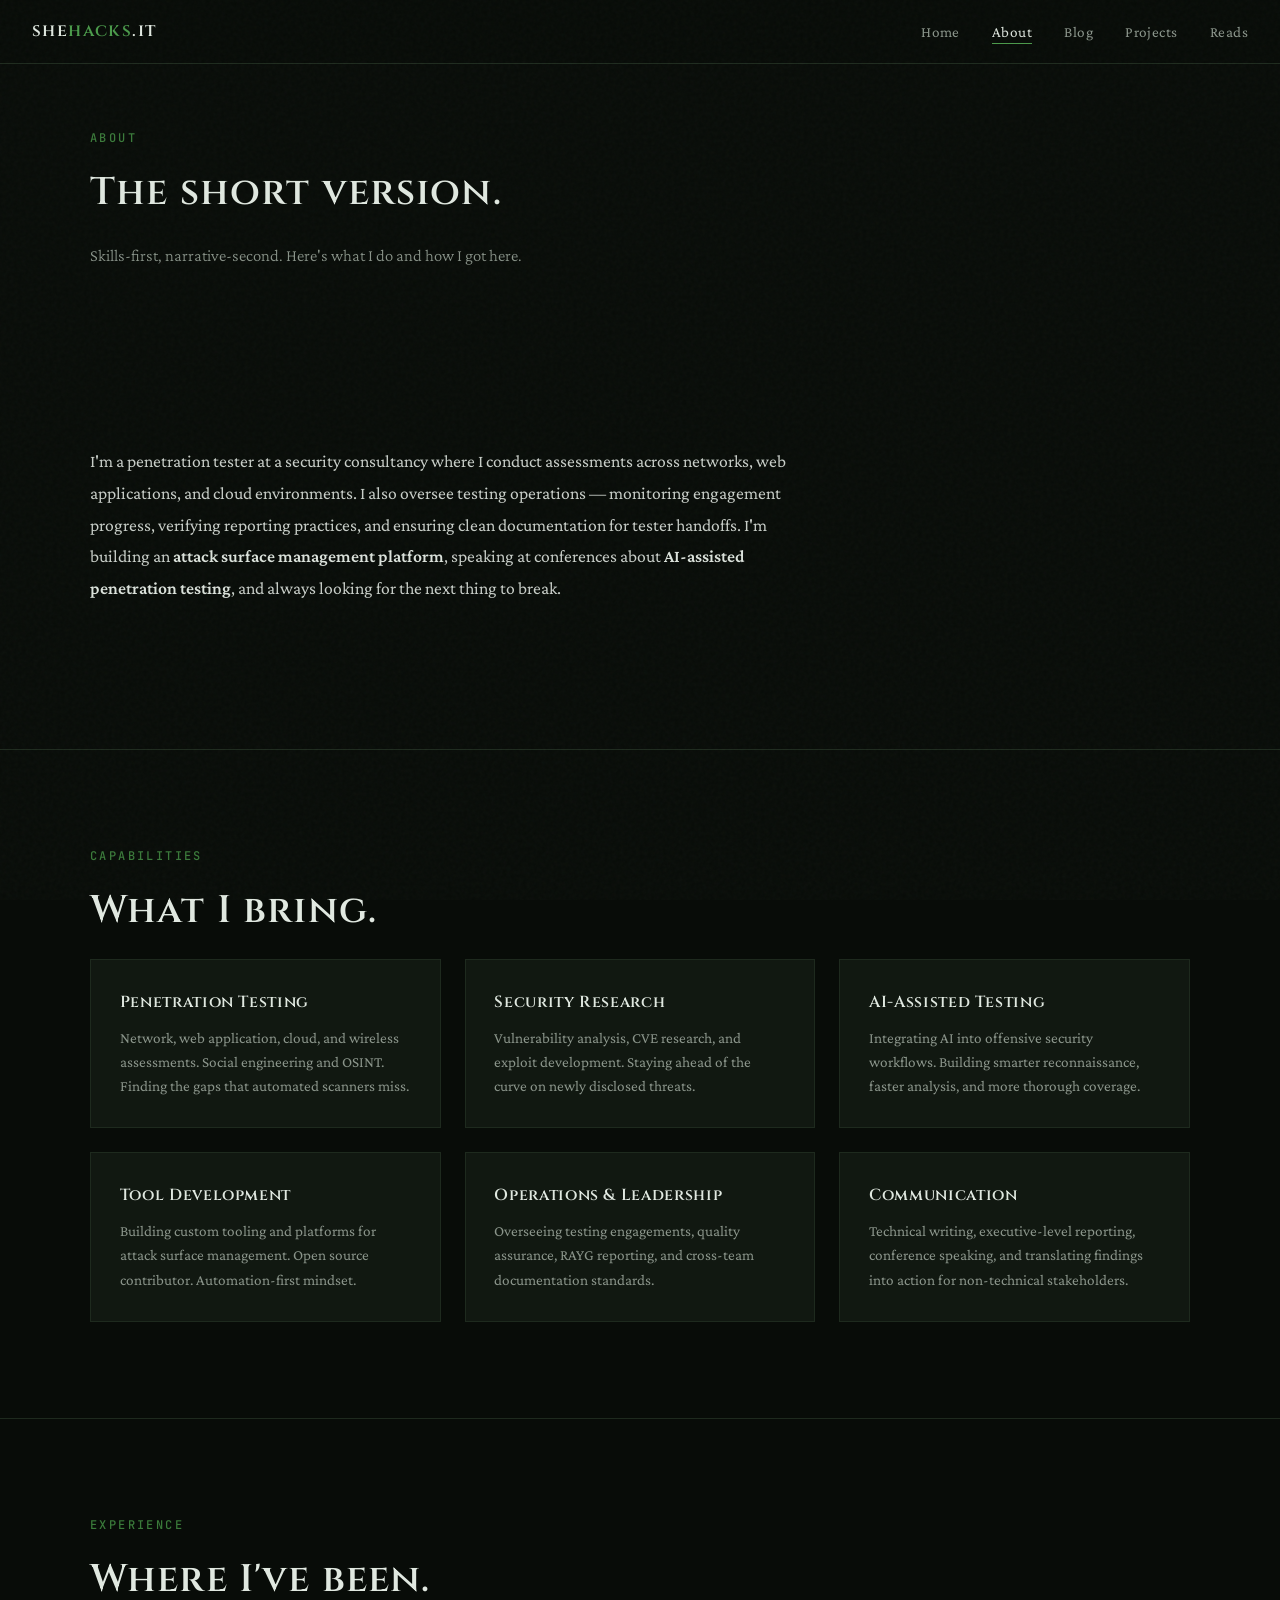
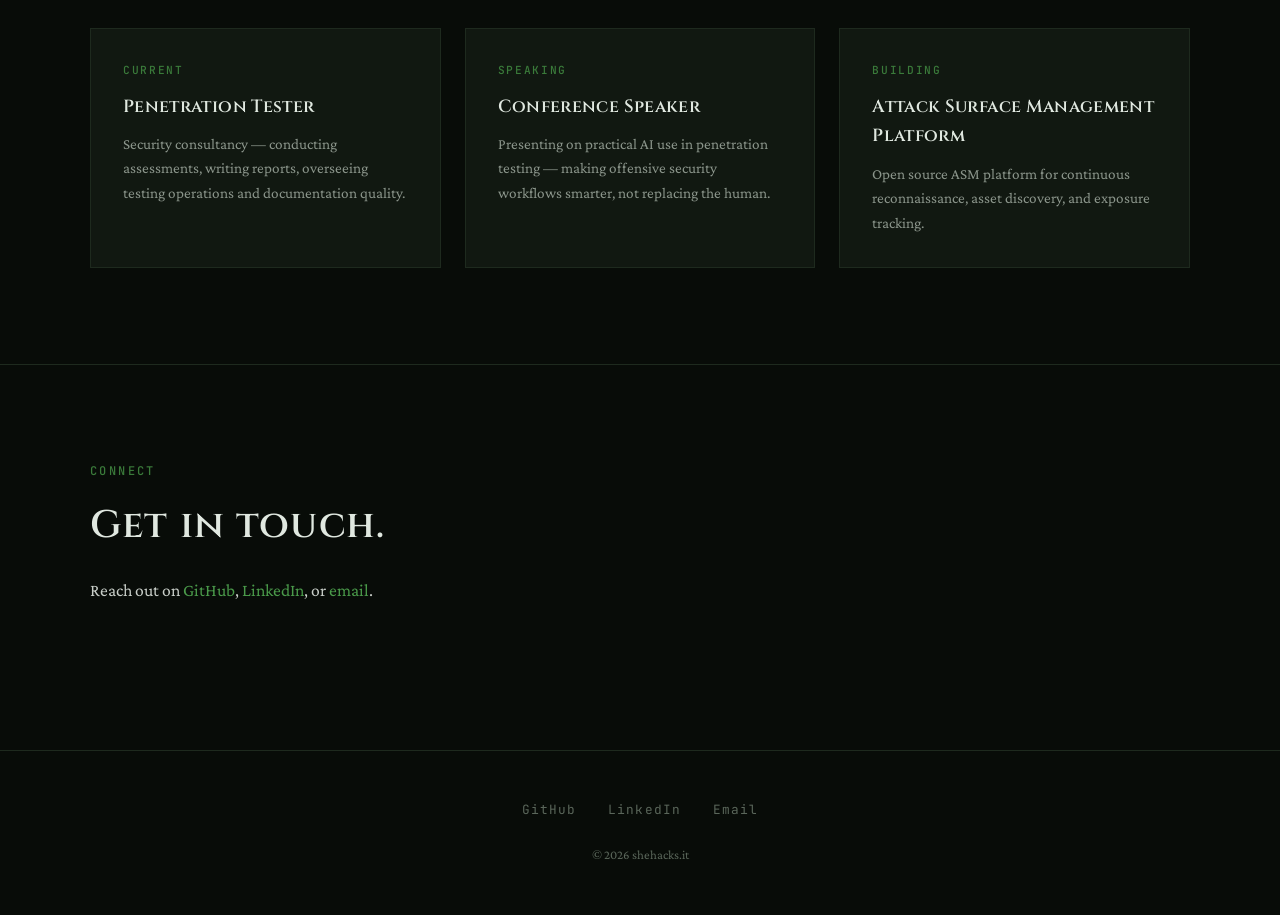
==== about/index.html @ cb0a9494 "deploy: hasr00t/shehacks@1b1ab02c5f405e4732ce12a94294a0ab2766d426" ====
<!DOCTYPE html>
<html lang="en">
<head>
  <meta charset="UTF-8">
  <meta name="viewport" content="width=device-width, initial-scale=1.0">
  <title>About · shehacks.it</title>
  <meta name="description" content="Offensive Security · Penetration Testing · Breaking Things With Purpose">
  <meta property="og:title" content="About">
  <meta property="og:description" content="Offensive Security · Penetration Testing · Breaking Things With Purpose">
  <meta property="og:url" content="https://shehacks.it/about/">
  <meta property="og:type" content="website">
  <meta name="theme-color" content="#0d120d">
  <link rel="stylesheet" href="/assets/css/main.css">
</head>
<body>
  <nav class="site-nav">
  <a href="/" class="nav-logo">she<span>hacks</span>.it</a>
  <button class="nav-toggle" aria-label="Menu" onclick="document.querySelector('.nav-links').classList.toggle('open')">
    <span></span><span></span><span></span>
  </button>
  <ul class="nav-links">
    <li><a href="/" >Home</a></li>
    <li><a href="/about/" class="active">About</a></li>
    <li><a href="/blog/" >Blog</a></li>
    <li><a href="/projects/" >Projects</a></li>
    <li><a href="/reads/" >Reads</a></li>
  </ul>
</nav>

  <div class="page-header">
  <div class="section-inner">
    <div class="section-label">About</div>
    <h1 class="section-title">The short version.</h1>
    <p class="section-subtitle">Skills-first, narrative-second. Here's what I do and how I got here.</p>
  </div>
</div>

<section class="section">
  <div class="section-inner">
    <p class="about-narrative">
      <!-- CUSTOMIZE: Your personal narrative goes here -->
      I'm a penetration tester at a security consultancy where I conduct assessments across networks, web applications, and cloud environments. I also oversee testing operations — monitoring engagement progress, verifying reporting practices, and ensuring clean documentation for tester handoffs. I'm building an <strong>attack surface management platform</strong>, speaking at conferences about <strong>AI-assisted penetration testing</strong>, and always looking for the next thing to break.
    </p>
  </div>
</section>

<section class="section" style="border-top: 1px solid var(--border);">
  <div class="section-inner">
    <div class="section-label">Capabilities</div>
    <h2 class="section-title">What I bring.</h2>

    <div class="skills-grid">
      <div class="skill-card">
        <h3>Penetration Testing</h3>
        <p>Network, web application, cloud, and wireless assessments. Social engineering and OSINT. Finding the gaps that automated scanners miss.</p>
      </div>
      <div class="skill-card">
        <h3>Security Research</h3>
        <p>Vulnerability analysis, CVE research, and exploit development. Staying ahead of the curve on newly disclosed threats.</p>
      </div>
      <div class="skill-card">
        <h3>AI-Assisted Testing</h3>
        <p>Integrating AI into offensive security workflows. Building smarter reconnaissance, faster analysis, and more thorough coverage.</p>
      </div>
      <div class="skill-card">
        <h3>Tool Development</h3>
        <p>Building custom tooling and platforms for attack surface management. Open source contributor. Automation-first mindset.</p>
      </div>
      <div class="skill-card">
        <h3>Operations & Leadership</h3>
        <p>Overseeing testing engagements, quality assurance, RAYG reporting, and cross-team documentation standards.</p>
      </div>
      <div class="skill-card">
        <h3>Communication</h3>
        <p>Technical writing, executive-level reporting, conference speaking, and translating findings into action for non-technical stakeholders.</p>
      </div>
    </div>
  </div>
</section>

<section class="section" style="border-top: 1px solid var(--border);">
  <div class="section-inner">
    <div class="section-label">Experience</div>
    <h2 class="section-title">Where I've been.</h2>

    <!-- CUSTOMIZE: Add your actual experience -->
    <div class="card-grid">
      <div class="card">
        <div class="card-tag">Current</div>
        <h3>Penetration Tester</h3>
        <p>Security consultancy — conducting assessments, writing reports, overseeing testing operations and documentation quality.</p>
      </div>
      <div class="card">
        <div class="card-tag">Speaking</div>
        <h3>Conference Speaker</h3>
        <p>Presenting on practical AI use in penetration testing — making offensive security workflows smarter, not replacing the human.</p>
      </div>
      <div class="card">
        <div class="card-tag">Building</div>
        <h3>Attack Surface Management Platform</h3>
        <p>Open source ASM platform for continuous reconnaissance, asset discovery, and exposure tracking.</p>
      </div>
    </div>
  </div>
</section>

<!-- CUSTOMIZE: Add certifications, education, etc. as needed -->
<!--
<section class="section" style="border-top: 1px solid var(--border);">
  <div class="section-inner">
    <div class="section-label">Certifications</div>
    <h2 class="section-title">Letters after the name.</h2>
    <div class="skills-grid">
      <div class="skill-card">
        <h3>OSCP</h3>
        <p>Offensive Security Certified Professional</p>
      </div>
    </div>
  </div>
</section>
-->

<section class="section" style="border-top: 1px solid var(--border);">
  <div class="section-inner">
    <div class="section-label">Connect</div>
    <h2 class="section-title">Get in touch.</h2>
    <p class="about-narrative">
      Reach out on <a href="https://github.com/YOUR_GITHUB">GitHub</a>,
      <a href="https://linkedin.com/in/YOUR_LINKEDIN">LinkedIn</a>,
      or <a href="mailto:you@shehacks.it">email</a>.
    </p>
  </div>
</section>

  <footer class="site-footer">
  <div class="footer-inner">
    <div class="footer-links">
      <a href="https://github.com/YOUR_GITHUB" target="_blank" rel="noopener">GitHub</a>
      <a href="https://linkedin.com/in/YOUR_LINKEDIN" target="_blank" rel="noopener">LinkedIn</a>
      <a href="mailto:you@shehacks.it">Email</a>
    </div>
    <p class="footer-copy">&copy; 2026 shehacks.it</p>
  </div>
</footer>

  <script src="/assets/js/main.js"></script>
</body>
</html>
---- assets/css/main.css ----
/* ============================================
   shehacks.it — Dark Gothic Green
   ============================================ */

@import url('https://fonts.googleapis.com/css2?family=Cinzel:wght@400;600;700&family=Crimson+Pro:ital,wght@0,300;0,400;0,600;1,300;1,400&family=JetBrains+Mono:wght@400;500&display=swap');

:root {
  --bg-deep:        #080c08;
  --bg-primary:     #0d120d;
  --bg-card:        #111811;
  --bg-card-hover:  #162016;
  --bg-elevated:    #1a231a;

  --green-glow:     #2d5a2d;
  --green-accent:   #3a7a3a;
  --green-bright:   #4a9a4a;
  --green-muted:    #2a4a2a;
  --green-dim:      #1a2e1a;

  --text-primary:   #c8cec8;
  --text-secondary: #8a948a;
  --text-dim:       #5a665a;
  --text-bright:    #dce3dc;
  --text-heading:   #e0e8e0;

  --border:         #1e2a1e;
  --border-glow:    #2d5a2d44;

  --font-display:   'Cinzel', Georgia, serif;
  --font-body:      'Crimson Pro', Georgia, serif;
  --font-mono:      'JetBrains Mono', monospace;

  --max-width:      1100px;
  --nav-height:     64px;
}

/* ---- Reset & Base ---- */
*, *::before, *::after { box-sizing: border-box; margin: 0; padding: 0; }

html {
  scroll-behavior: smooth;
  scrollbar-width: thin;
  scrollbar-color: var(--green-glow) var(--bg-deep);
}

body {
  font-family: var(--font-body);
  font-size: 18px;
  line-height: 1.7;
  color: var(--text-primary);
  background: var(--bg-deep);
  -webkit-font-smoothing: antialiased;
}

::selection {
  background: var(--green-glow);
  color: var(--text-bright);
}

a {
  color: var(--green-bright);
  text-decoration: none;
  transition: color 0.3s ease, text-shadow 0.3s ease;
}
a:hover {
  color: var(--text-bright);
  text-shadow: 0 0 12px var(--green-glow);
}

img { max-width: 100%; height: auto; }

/* ---- Noise Overlay ---- */
body::before {
  content: '';
  position: fixed;
  inset: 0;
  background: url("data:image/svg+xml,%3Csvg viewBox='0 0 256 256' xmlns='http://www.w3.org/2000/svg'%3E%3Cfilter id='n'%3E%3CfeTurbulence type='fractalNoise' baseFrequency='0.9' numOctaves='4' stitchTiles='stitch'/%3E%3C/filter%3E%3Crect width='100%25' height='100%25' filter='url(%23n)' opacity='0.03'/%3E%3C/svg%3E");
  pointer-events: none;
  z-index: 9999;
}

/* ---- Navigation ---- */
.site-nav {
  position: fixed;
  top: 0;
  left: 0;
  right: 0;
  z-index: 1000;
  height: var(--nav-height);
  display: flex;
  align-items: center;
  justify-content: space-between;
  padding: 0 2rem;
  background: rgba(8, 12, 8, 0.85);
  backdrop-filter: blur(16px);
  border-bottom: 1px solid var(--border);
}

.nav-logo {
  font-family: var(--font-display);
  font-size: 1.1rem;
  font-weight: 600;
  color: var(--text-heading);
  letter-spacing: 0.08em;
}
.nav-logo span {
  color: var(--green-bright);
}

.nav-links {
  display: flex;
  gap: 2rem;
  list-style: none;
}
.nav-links a {
  font-family: var(--font-body);
  font-size: 0.95rem;
  font-weight: 400;
  color: var(--text-secondary);
  letter-spacing: 0.03em;
  position: relative;
}
.nav-links a::after {
  content: '';
  position: absolute;
  bottom: -4px;
  left: 0;
  width: 0;
  height: 1px;
  background: var(--green-bright);
  transition: width 0.3s ease;
}
.nav-links a:hover,
.nav-links a.active {
  color: var(--text-bright);
  text-shadow: none;
}
.nav-links a:hover::after,
.nav-links a.active::after {
  width: 100%;
}

/* Mobile nav toggle */
.nav-toggle {
  display: none;
  background: none;
  border: none;
  cursor: pointer;
  padding: 0.5rem;
}
.nav-toggle span {
  display: block;
  width: 24px;
  height: 2px;
  background: var(--text-primary);
  margin: 5px 0;
  transition: all 0.3s ease;
}

@media (max-width: 768px) {
  .nav-toggle { display: block; }
  .nav-links {
    position: fixed;
    top: var(--nav-height);
    left: 0;
    right: 0;
    flex-direction: column;
    background: rgba(8, 12, 8, 0.95);
    backdrop-filter: blur(16px);
    padding: 1.5rem 2rem;
    gap: 1.2rem;
    border-bottom: 1px solid var(--border);
    transform: translateY(-120%);
    transition: transform 0.3s ease;
  }
  .nav-links.open {
    transform: translateY(0);
  }
}

/* ---- Hero ---- */
.hero {
  position: relative;
  height: 100vh;
  min-height: 600px;
  display: flex;
  align-items: center;
  justify-content: center;
  overflow: hidden;
}

.hero-video {
  position: absolute;
  inset: 0;
  width: 100%;
  height: 100%;
  object-fit: cover;
  opacity: 0.3;
  filter: brightness(0.4) saturate(0.6) hue-rotate(80deg);
}

.hero-overlay {
  position: absolute;
  inset: 0;
  background:
    radial-gradient(ellipse at center, transparent 0%, var(--bg-deep) 75%),
    linear-gradient(180deg, transparent 60%, var(--bg-deep) 100%);
}

.hero-content {
  position: relative;
  z-index: 2;
  text-align: center;
  padding: 0 2rem;
}

.hero-content h1 {
  font-family: var(--font-display);
  font-size: clamp(2.4rem, 6vw, 4.5rem);
  font-weight: 700;
  color: var(--text-heading);
  letter-spacing: 0.06em;
  margin-bottom: 0.5rem;
  animation: fadeUp 1s ease forwards;
  opacity: 0;
}

.hero-tagline {
  font-family: var(--font-body);
  font-size: clamp(1rem, 2.5vw, 1.3rem);
  font-weight: 300;
  color: var(--text-secondary);
  letter-spacing: 0.15em;
  text-transform: uppercase;
  margin-bottom: 2rem;
  animation: fadeUp 1s 0.2s ease forwards;
  opacity: 0;
}

.hero-tagline .sep {
  display: inline-block;
  margin: 0 0.6rem;
  color: var(--green-dim);
}

.hero-cta {
  display: inline-flex;
  gap: 1rem;
  animation: fadeUp 1s 0.4s ease forwards;
  opacity: 0;
}
.hero-cta a {
  font-family: var(--font-body);
  font-size: 0.9rem;
  font-weight: 600;
  letter-spacing: 0.08em;
  padding: 0.75rem 2rem;
  border: 1px solid var(--border);
  color: var(--text-primary);
  transition: all 0.3s ease;
}
.hero-cta a:hover {
  border-color: var(--green-glow);
  background: var(--green-dim);
  text-shadow: none;
}
.hero-cta a.primary {
  background: var(--green-glow);
  border-color: var(--green-accent);
}
.hero-cta a.primary:hover {
  background: var(--green-accent);
}

@keyframes fadeUp {
  from { opacity: 0; transform: translateY(20px); }
  to   { opacity: 1; transform: translateY(0); }
}

/* ---- Scroll indicator ---- */
.scroll-indicator {
  position: absolute;
  bottom: 2rem;
  left: 50%;
  transform: translateX(-50%);
  z-index: 2;
  animation: fadeUp 1s 0.8s ease forwards, float 3s 1.8s ease-in-out infinite;
  opacity: 0;
}
.scroll-indicator svg {
  width: 24px;
  height: 24px;
  stroke: var(--text-dim);
}
@keyframes float {
  0%, 100% { transform: translateX(-50%) translateY(0); }
  50% { transform: translateX(-50%) translateY(8px); }
}

/* ---- Section Layout ---- */
.section {
  padding: 6rem 2rem;
}
.section-inner {
  max-width: var(--max-width);
  margin: 0 auto;
}

.section-label {
  font-family: var(--font-mono);
  font-size: 0.75rem;
  font-weight: 500;
  color: var(--green-accent);
  letter-spacing: 0.2em;
  text-transform: uppercase;
  margin-bottom: 0.75rem;
}

.section-title {
  font-family: var(--font-display);
  font-size: clamp(1.6rem, 4vw, 2.4rem);
  font-weight: 600;
  color: var(--text-heading);
  margin-bottom: 1rem;
  letter-spacing: 0.03em;
}

.section-subtitle {
  font-size: 1.05rem;
  color: var(--text-secondary);
  max-width: 600px;
  margin-bottom: 3rem;
  font-weight: 300;
}

/* ---- About / Skills ---- */
.about-narrative {
  font-size: 1.1rem;
  line-height: 1.8;
  color: var(--text-primary);
  max-width: 720px;
  margin-bottom: 3rem;
}
.about-narrative strong {
  color: var(--text-bright);
  font-weight: 600;
}

.stats-row {
  display: flex;
  gap: 3rem;
  margin-bottom: 4rem;
  flex-wrap: wrap;
}
.stat {
  text-align: left;
}
.stat-value {
  font-family: var(--font-display);
  font-size: 2rem;
  font-weight: 700;
  color: var(--green-bright);
}
.stat-label {
  font-size: 0.85rem;
  color: var(--text-dim);
  letter-spacing: 0.05em;
}

.skills-grid {
  display: grid;
  grid-template-columns: repeat(auto-fit, minmax(280px, 1fr));
  gap: 1.5rem;
}

.skill-card {
  background: var(--bg-card);
  border: 1px solid var(--border);
  padding: 1.8rem;
  transition: all 0.3s ease;
}
.skill-card:hover {
  border-color: var(--green-glow);
  background: var(--bg-card-hover);
  box-shadow: 0 0 30px var(--border-glow);
}
.skill-card h3 {
  font-family: var(--font-display);
  font-size: 1rem;
  font-weight: 600;
  color: var(--text-heading);
  margin-bottom: 0.6rem;
  letter-spacing: 0.04em;
}
.skill-card p {
  font-size: 0.95rem;
  color: var(--text-secondary);
  line-height: 1.6;
}

/* ---- Cards (Blog, Projects, Reads) ---- */
.card-grid {
  display: grid;
  grid-template-columns: repeat(auto-fill, minmax(320px, 1fr));
  gap: 1.5rem;
}

.card {
  background: var(--bg-card);
  border: 1px solid var(--border);
  padding: 2rem;
  transition: all 0.3s ease;
  display: flex;
  flex-direction: column;
}
.card:hover {
  border-color: var(--green-glow);
  background: var(--bg-card-hover);
  box-shadow: 0 0 30px var(--border-glow);
  transform: translateY(-2px);
}

.card-tag {
  font-family: var(--font-mono);
  font-size: 0.7rem;
  font-weight: 500;
  color: var(--green-accent);
  letter-spacing: 0.15em;
  text-transform: uppercase;
  margin-bottom: 0.75rem;
}

.card h3 {
  font-family: var(--font-display);
  font-size: 1.1rem;
  font-weight: 600;
  color: var(--text-heading);
  margin-bottom: 0.6rem;
  letter-spacing: 0.02em;
}

.card p {
  font-size: 0.95rem;
  color: var(--text-secondary);
  line-height: 1.6;
  flex: 1;
}

.card-link {
  display: inline-flex;
  align-items: center;
  gap: 0.4rem;
  font-family: var(--font-mono);
  font-size: 0.8rem;
  color: var(--green-accent);
  margin-top: 1.2rem;
  letter-spacing: 0.05em;
}
.card-link:hover {
  color: var(--green-bright);
}
.card-link svg {
  width: 14px;
  height: 14px;
  transition: transform 0.2s ease;
}
.card-link:hover svg {
  transform: translateX(3px);
}

.card-date {
  font-family: var(--font-mono);
  font-size: 0.75rem;
  color: var(--text-dim);
  margin-top: 1rem;
}

/* ---- Blog Post Layout ---- */
.post-header {
  padding-top: calc(var(--nav-height) + 4rem);
  padding-bottom: 2rem;
  text-align: center;
}
.post-header h1 {
  font-family: var(--font-display);
  font-size: clamp(1.8rem, 4vw, 2.8rem);
  font-weight: 700;
  color: var(--text-heading);
  letter-spacing: 0.03em;
  max-width: 800px;
  margin: 0 auto 1rem;
}
.post-meta {
  font-family: var(--font-mono);
  font-size: 0.8rem;
  color: var(--text-dim);
  letter-spacing: 0.08em;
}

.post-content {
  max-width: 720px;
  margin: 0 auto;
  padding: 2rem 2rem 6rem;
}
.post-content h2 {
  font-family: var(--font-display);
  font-size: 1.5rem;
  font-weight: 600;
  color: var(--text-heading);
  margin: 2.5rem 0 1rem;
  letter-spacing: 0.03em;
}
.post-content h3 {
  font-family: var(--font-display);
  font-size: 1.2rem;
  font-weight: 600;
  color: var(--text-heading);
  margin: 2rem 0 0.75rem;
}
.post-content p {
  margin-bottom: 1.2rem;
}
.post-content ul, .post-content ol {
  margin: 1rem 0 1.5rem 1.5rem;
}
.post-content li {
  margin-bottom: 0.5rem;
}
.post-content code {
  font-family: var(--font-mono);
  font-size: 0.88em;
  background: var(--bg-elevated);
  padding: 0.15em 0.4em;
  border-radius: 3px;
  color: var(--green-bright);
}
.post-content pre {
  background: var(--bg-card);
  border: 1px solid var(--border);
  padding: 1.5rem;
  overflow-x: auto;
  margin: 1.5rem 0;
  font-size: 0.88rem;
  line-height: 1.6;
}
.post-content pre code {
  background: none;
  padding: 0;
}
.post-content blockquote {
  border-left: 3px solid var(--green-glow);
  padding: 0.5rem 1.5rem;
  margin: 1.5rem 0;
  color: var(--text-secondary);
  font-style: italic;
}
.post-content a {
  border-bottom: 1px solid var(--green-dim);
}
.post-content a:hover {
  border-bottom-color: var(--green-bright);
}
.post-content img {
  border: 1px solid var(--border);
  margin: 1.5rem 0;
}

/* ---- Reads ---- */
.read-card {
  display: flex;
  gap: 1.5rem;
  align-items: flex-start;
}
.read-card .read-cover {
  width: 80px;
  min-width: 80px;
  height: 120px;
  background: var(--bg-elevated);
  border: 1px solid var(--border);
  display: flex;
  align-items: center;
  justify-content: center;
  font-family: var(--font-mono);
  font-size: 0.65rem;
  color: var(--text-dim);
}
.read-card .read-info { flex: 1; }
.read-card .read-info h3 { margin-bottom: 0.3rem; }
.read-card .read-author {
  font-size: 0.9rem;
  color: var(--text-dim);
  font-style: italic;
  margin-bottom: 0.5rem;
}

/* ---- Footer ---- */
.site-footer {
  border-top: 1px solid var(--border);
  padding: 3rem 2rem;
  text-align: center;
}
.footer-inner {
  max-width: var(--max-width);
  margin: 0 auto;
}
.footer-links {
  display: flex;
  justify-content: center;
  gap: 2rem;
  margin-bottom: 1.5rem;
  flex-wrap: wrap;
}
.footer-links a {
  font-family: var(--font-mono);
  font-size: 0.8rem;
  color: var(--text-dim);
  letter-spacing: 0.08em;
}
.footer-links a:hover {
  color: var(--green-bright);
}
.footer-copy {
  font-size: 0.8rem;
  color: var(--text-dim);
}

/* ---- Page Header (for sub-pages) ---- */
.page-header {
  padding-top: calc(var(--nav-height) + 4rem);
  padding-bottom: 2rem;
  padding-left: 2rem;
  padding-right: 2rem;
}
.page-header .section-inner {
  max-width: var(--max-width);
  margin: 0 auto;
}

/* ---- Divider ---- */
.section-divider {
  width: 60px;
  height: 1px;
  background: var(--green-glow);
  margin: 0 auto 4rem;
}

/* ---- Responsive ---- */
@media (max-width: 768px) {
  .section { padding: 4rem 1.5rem; }
  .stats-row { gap: 2rem; }
  .card-grid { grid-template-columns: 1fr; }
  .read-card { flex-direction: column; }
  .read-card .read-cover { width: 60px; height: 90px; }
  .hero-cta { flex-direction: column; align-items: center; }
}
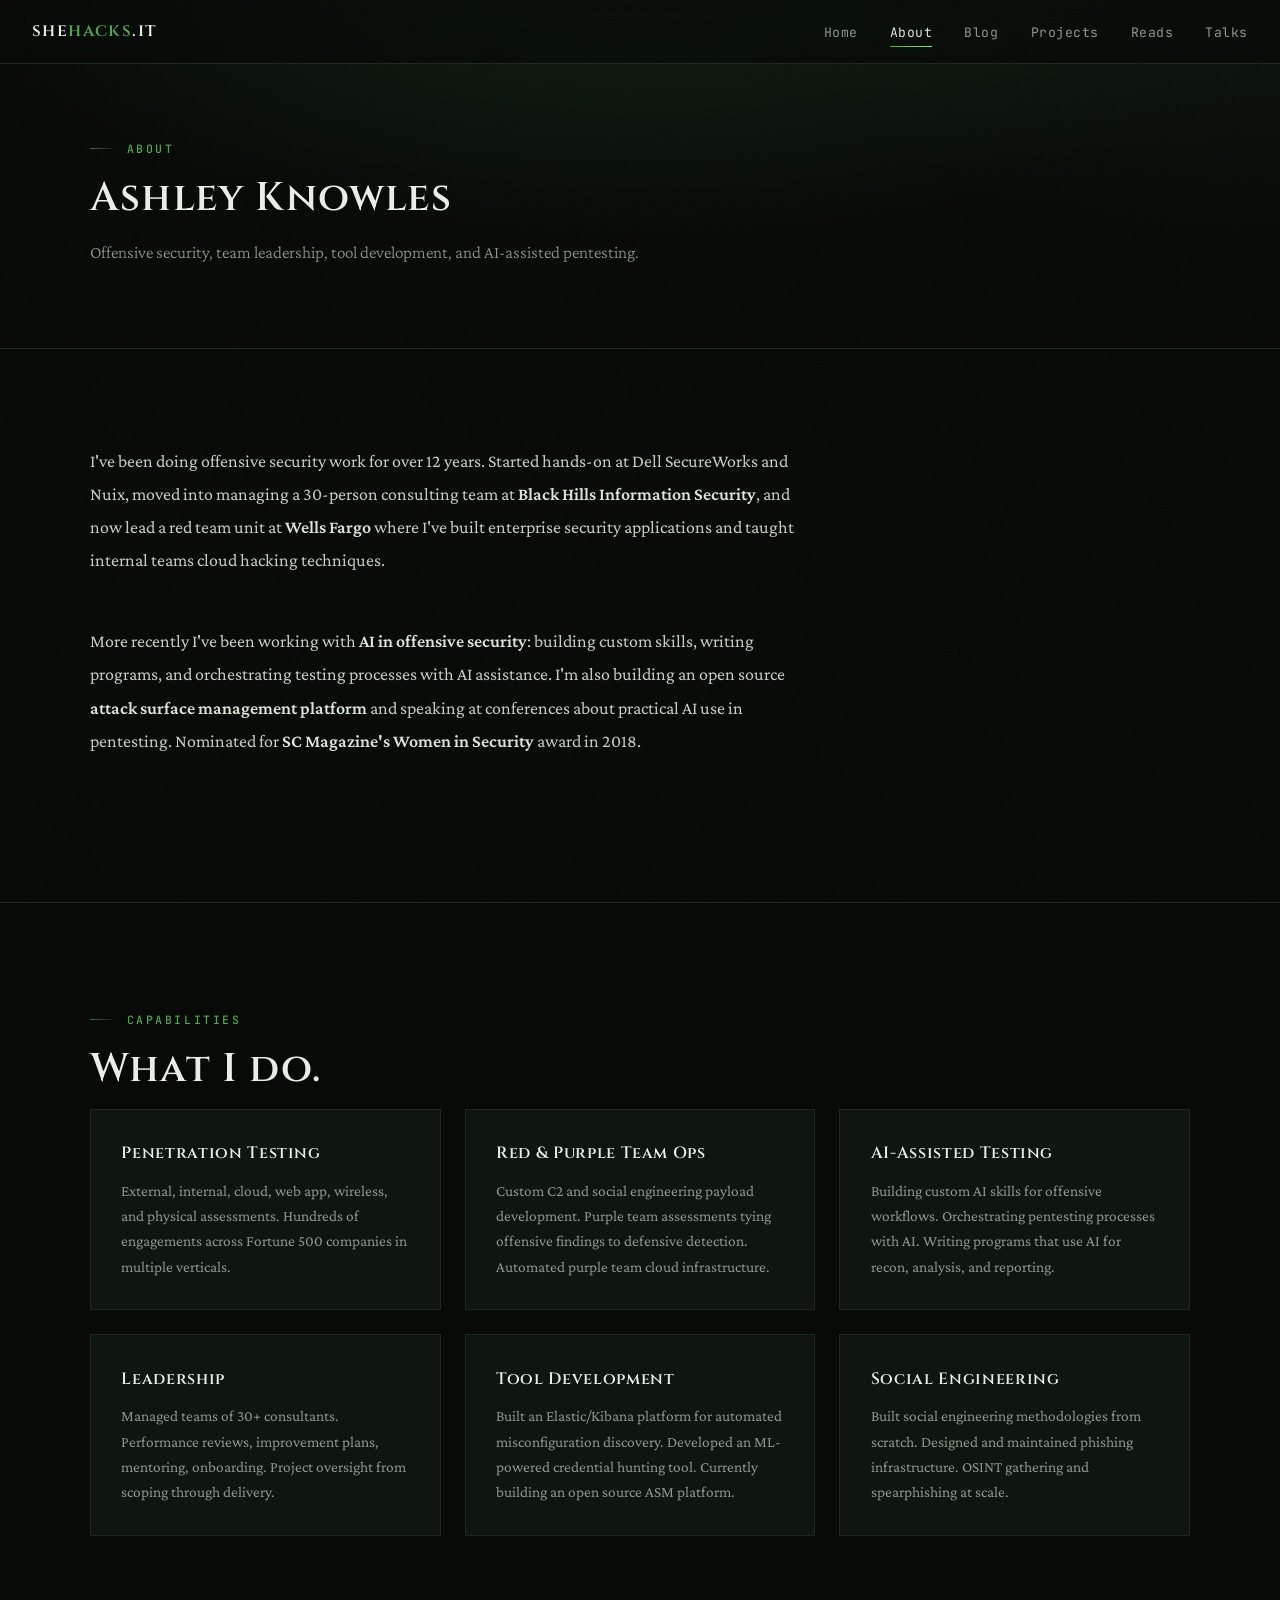
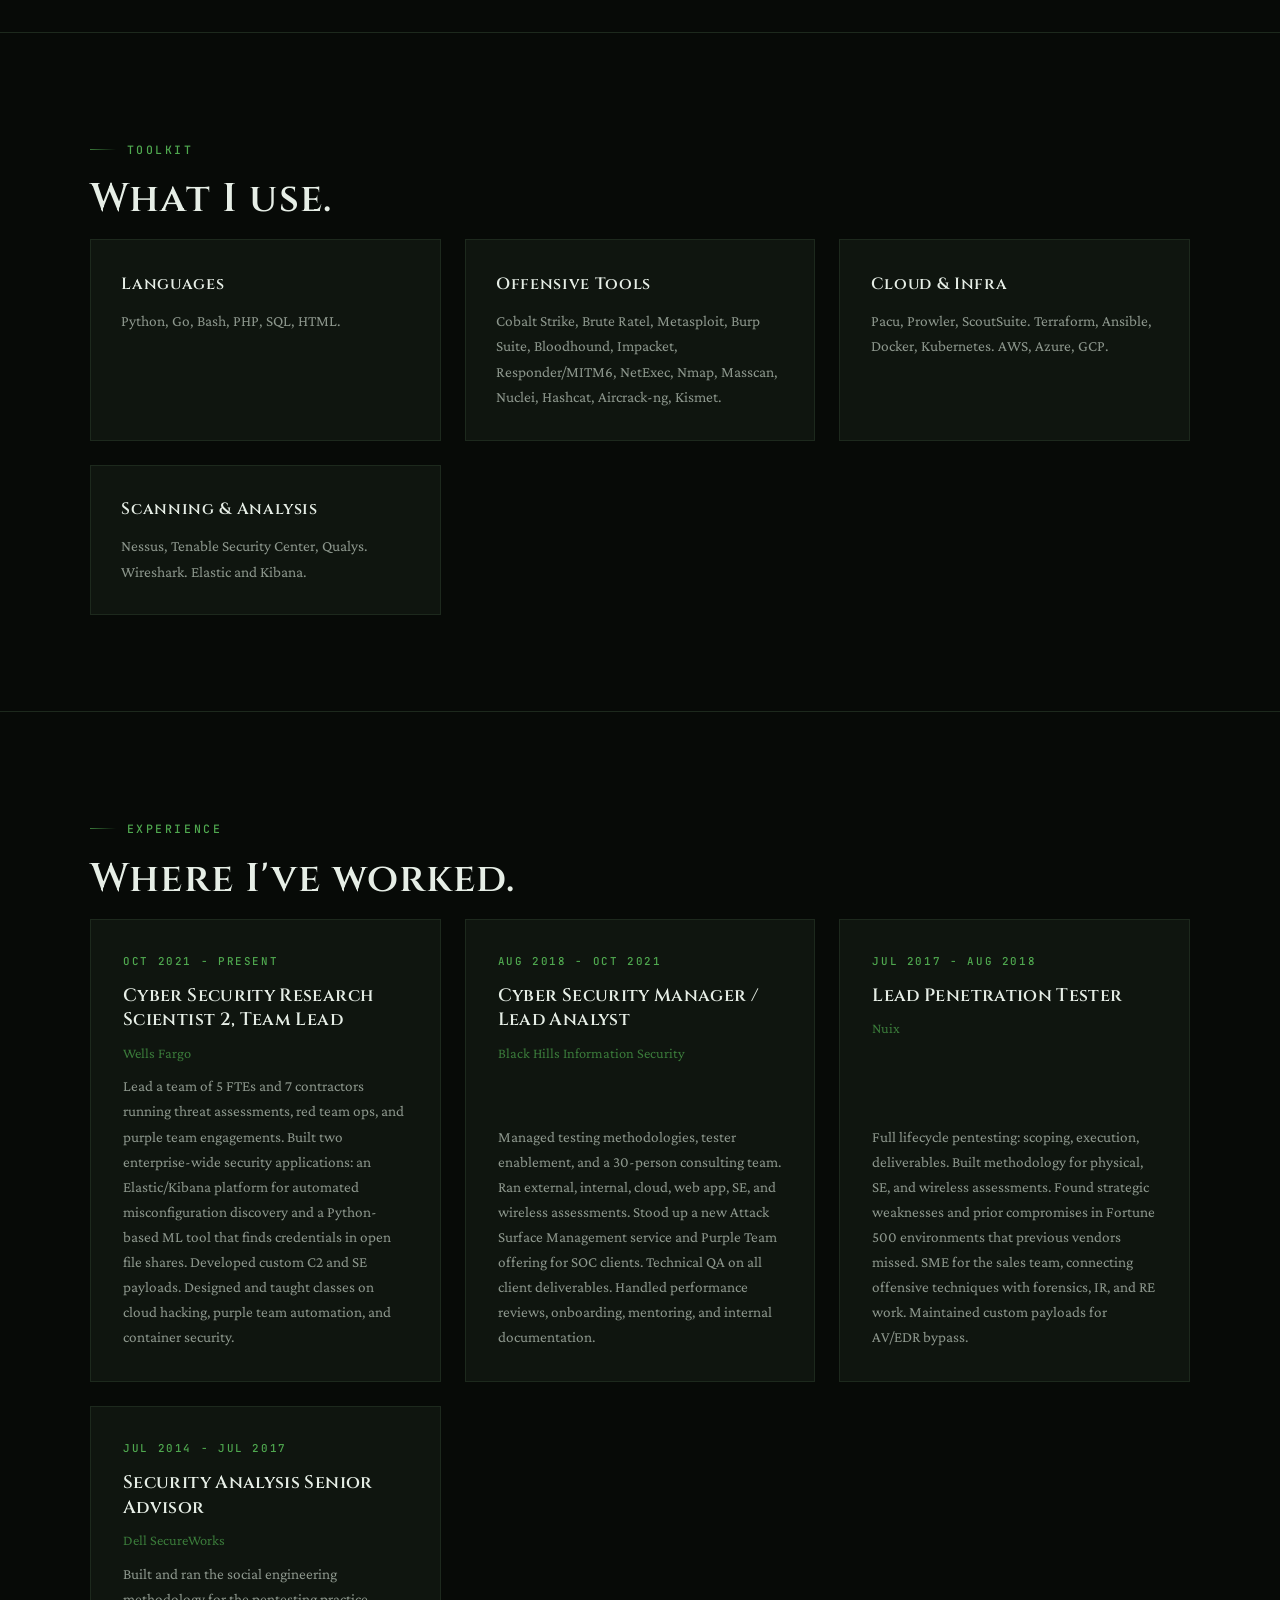
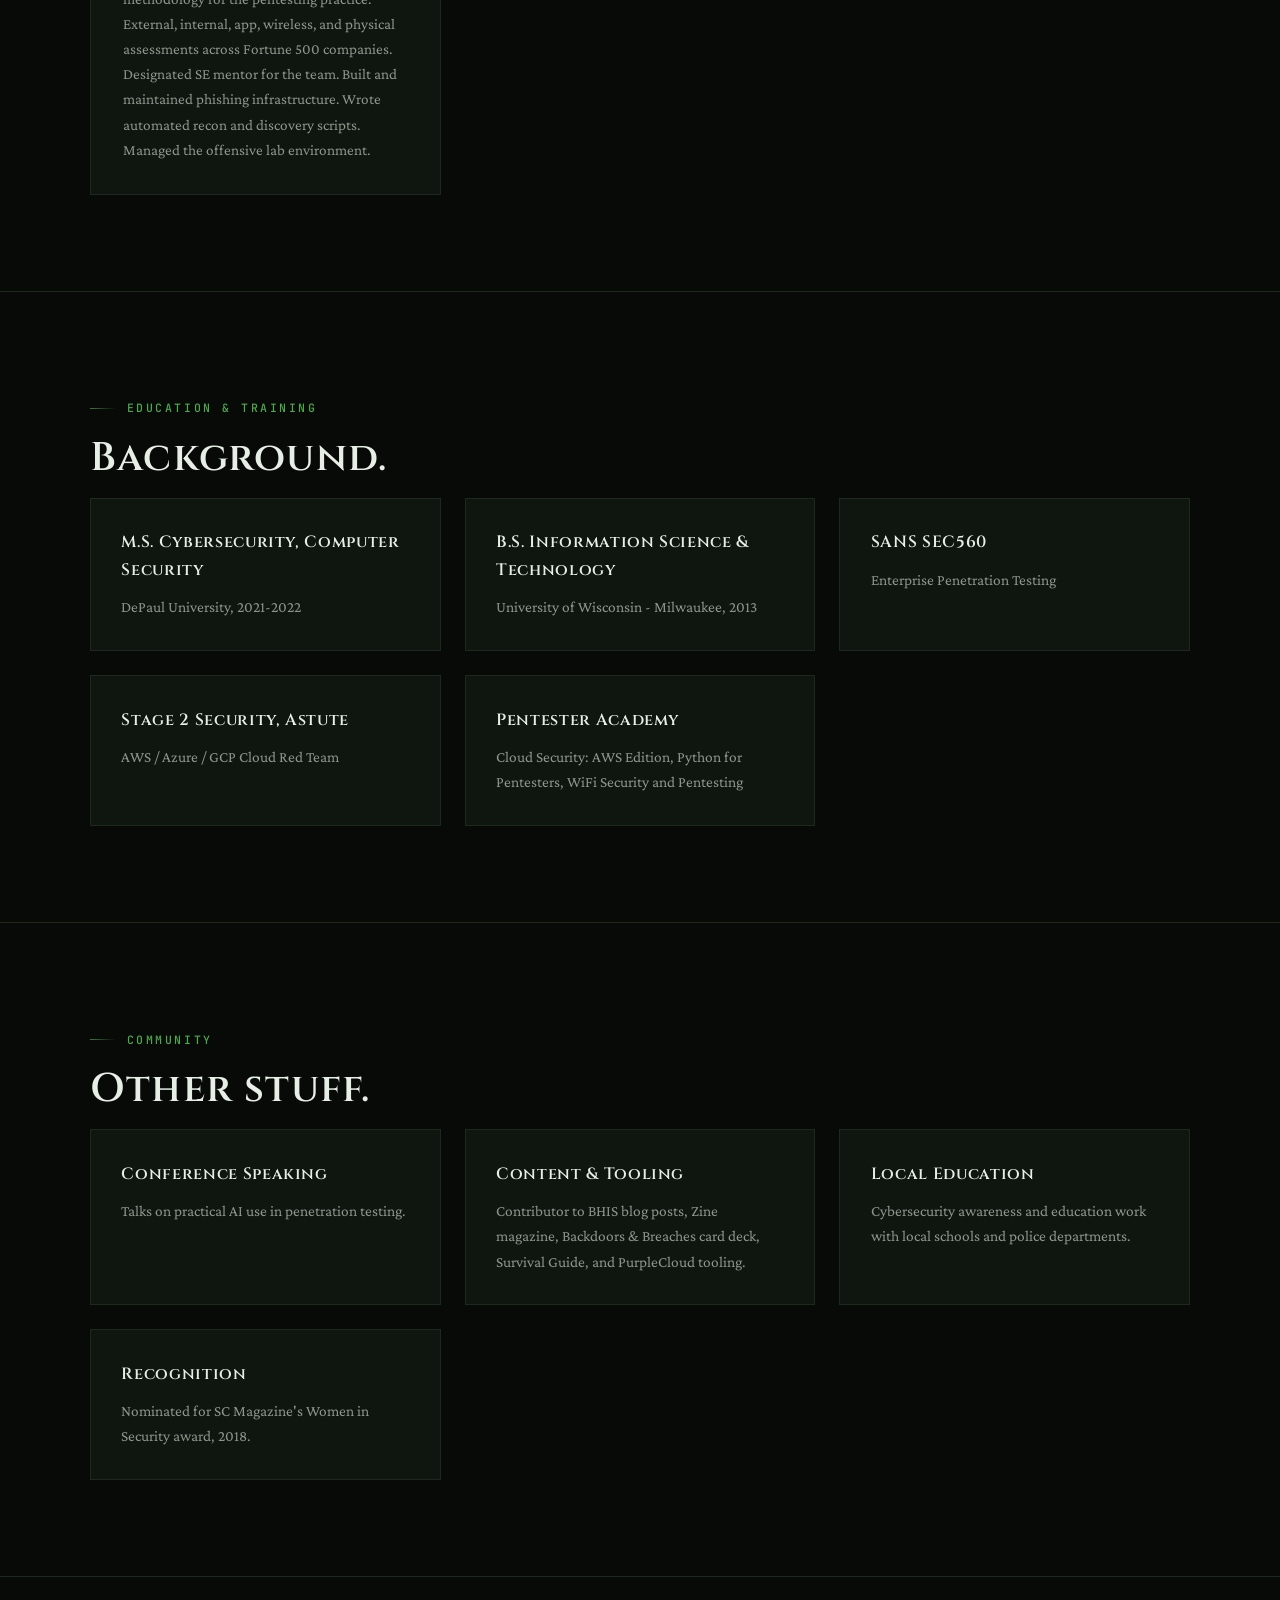
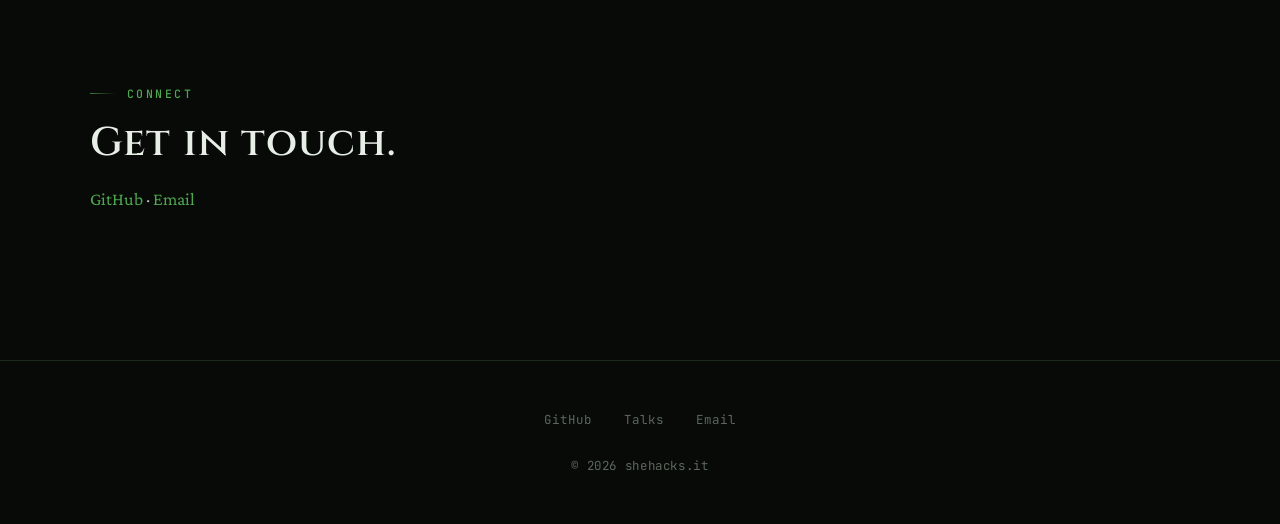
==== commit 99e6d1ea: "deploy: hasr00t/shehacks@ab50f0651f20f965bbca5a1388bf6160ebf3fd3d" ====
--- a/about/index.html
+++ b/about/index.html
@@ -3,13 +3,26 @@
 <head>
   <meta charset="UTF-8">
   <meta name="viewport" content="width=device-width, initial-scale=1.0">
-  <title>About · shehacks.it</title>
-  <meta name="description" content="Offensive Security · Penetration Testing · Breaking Things With Purpose">
-  <meta property="og:title" content="About">
-  <meta property="og:description" content="Offensive Security · Penetration Testing · Breaking Things With Purpose">
-  <meta property="og:url" content="https://shehacks.it/about/">
-  <meta property="og:type" content="website">
-  <meta name="theme-color" content="#0d120d">
+  <link rel="preconnect" href="https://fonts.googleapis.com">
+  <link rel="preconnect" href="https://fonts.gstatic.com" crossorigin>
+  <!-- Begin Jekyll SEO tag v2.9.0 -->
+<title>About | shehacks.it</title>
+<meta name="generator" content="Jekyll v4.4.1" />
+<meta property="og:title" content="About" />
+<meta property="og:locale" content="en_US" />
+<meta name="description" content="Offensive Security · Penetration Testing · Breaking Things With Purpose" />
+<meta name="twitter:description" property="og:description" content="Offensive Security · Penetration Testing · Breaking Things With Purpose" />
+<link rel="canonical" href="https://shehacks.it/about/" />
+<meta property="og:url" content="https://shehacks.it/about/" />
+<meta property="og:site_name" content="shehacks.it" />
+<meta property="og:type" content="website" />
+<meta name="twitter:card" content="summary" />
+<meta name="twitter:title" content="About" />
+<script type="application/ld+json">
+{"@context":"https://schema.org","@type":"WebSite","description":"Offensive Security · Penetration Testing · Breaking Things With Purpose","headline":"About","name":"shehacks.it","url":"https://shehacks.it/about/"}</script>
+<!-- End Jekyll SEO tag -->
+
+  <meta name="theme-color" content="#070a07">
   <link rel="stylesheet" href="/assets/css/main.css">
 </head>
 <body>
@@ -24,110 +37,195 @@
     <li><a href="/blog/" >Blog</a></li>
     <li><a href="/projects/" >Projects</a></li>
     <li><a href="/reads/" >Reads</a></li>
+    <li><a href="/talks/" >Talks</a></li>
   </ul>
 </nav>
 
   <div class="page-header">
   <div class="section-inner">
     <div class="section-label">About</div>
-    <h1 class="section-title">The short version.</h1>
-    <p class="section-subtitle">Skills-first, narrative-second. Here's what I do and how I got here.</p>
+    <h1 class="section-title">Ashley Knowles</h1>
+    <p class="section-subtitle">Offensive security, team leadership, tool development, and AI-assisted pentesting.</p>
   </div>
 </div>
 
 <section class="section">
   <div class="section-inner">
     <p class="about-narrative">
-      <!-- CUSTOMIZE: Your personal narrative goes here -->
-      I'm a penetration tester at a security consultancy where I conduct assessments across networks, web applications, and cloud environments. I also oversee testing operations — monitoring engagement progress, verifying reporting practices, and ensuring clean documentation for tester handoffs. I'm building an <strong>attack surface management platform</strong>, speaking at conferences about <strong>AI-assisted penetration testing</strong>, and always looking for the next thing to break.
+      I've been doing offensive security work for over 12 years. Started hands-on at Dell SecureWorks and Nuix, moved into managing a 30-person consulting team at <strong>Black Hills Information Security</strong>, and now lead a red team unit at <strong>Wells Fargo</strong> where I've built enterprise security applications and taught internal teams cloud hacking techniques.
     </p>
-  </div>
-</section>
-
+    <p class="about-narrative">
+      More recently I've been working with <strong>AI in offensive security</strong>: building custom skills, writing programs, and orchestrating testing processes with AI assistance. I'm also building an open source <strong>attack surface management platform</strong> and speaking at conferences about practical AI use in pentesting. Nominated for <strong>SC Magazine's Women in Security</strong> award in 2018.
+    </p>
+  </div>
+</section>
+
+<!-- ═══ Skills ═══ -->
 <section class="section" style="border-top: 1px solid var(--border);">
   <div class="section-inner">
     <div class="section-label">Capabilities</div>
-    <h2 class="section-title">What I bring.</h2>
+    <h2 class="section-title">What I do.</h2>
 
     <div class="skills-grid">
       <div class="skill-card">
         <h3>Penetration Testing</h3>
-        <p>Network, web application, cloud, and wireless assessments. Social engineering and OSINT. Finding the gaps that automated scanners miss.</p>
-      </div>
-      <div class="skill-card">
-        <h3>Security Research</h3>
-        <p>Vulnerability analysis, CVE research, and exploit development. Staying ahead of the curve on newly disclosed threats.</p>
+        <p>External, internal, cloud, web app, wireless, and physical assessments. Hundreds of engagements across Fortune 500 companies in multiple verticals.</p>
+      </div>
+      <div class="skill-card">
+        <h3>Red & Purple Team Ops</h3>
+        <p>Custom C2 and social engineering payload development. Purple team assessments tying offensive findings to defensive detection. Automated purple team cloud infrastructure.</p>
       </div>
       <div class="skill-card">
         <h3>AI-Assisted Testing</h3>
-        <p>Integrating AI into offensive security workflows. Building smarter reconnaissance, faster analysis, and more thorough coverage.</p>
+        <p>Building custom AI skills for offensive workflows. Orchestrating pentesting processes with AI. Writing programs that use AI for recon, analysis, and reporting.</p>
+      </div>
+      <div class="skill-card">
+        <h3>Leadership</h3>
+        <p>Managed teams of 30+ consultants. Performance reviews, improvement plans, mentoring, onboarding. Project oversight from scoping through delivery.</p>
       </div>
       <div class="skill-card">
         <h3>Tool Development</h3>
-        <p>Building custom tooling and platforms for attack surface management. Open source contributor. Automation-first mindset.</p>
-      </div>
-      <div class="skill-card">
-        <h3>Operations & Leadership</h3>
-        <p>Overseeing testing engagements, quality assurance, RAYG reporting, and cross-team documentation standards.</p>
-      </div>
-      <div class="skill-card">
-        <h3>Communication</h3>
-        <p>Technical writing, executive-level reporting, conference speaking, and translating findings into action for non-technical stakeholders.</p>
-      </div>
-    </div>
-  </div>
-</section>
-
+        <p>Built an Elastic/Kibana platform for automated misconfiguration discovery. Developed an ML-powered credential hunting tool. Currently building an open source ASM platform.</p>
+      </div>
+      <div class="skill-card">
+        <h3>Social Engineering</h3>
+        <p>Built social engineering methodologies from scratch. Designed and maintained phishing infrastructure. OSINT gathering and spearphishing at scale.</p>
+      </div>
+    </div>
+  </div>
+</section>
+
+<!-- ═══ Tools & Languages ═══ -->
+<section class="section" style="border-top: 1px solid var(--border);">
+  <div class="section-inner">
+    <div class="section-label">Toolkit</div>
+    <h2 class="section-title">What I use.</h2>
+
+    <div class="skills-grid">
+      <div class="skill-card">
+        <h3>Languages</h3>
+        <p>Python, Go, Bash, PHP, SQL, HTML.</p>
+      </div>
+      <div class="skill-card">
+        <h3>Offensive Tools</h3>
+        <p>Cobalt Strike, Brute Ratel, Metasploit, Burp Suite, Bloodhound, Impacket, Responder/MITM6, NetExec, Nmap, Masscan, Nuclei, Hashcat, Aircrack-ng, Kismet.</p>
+      </div>
+      <div class="skill-card">
+        <h3>Cloud & Infra</h3>
+        <p>Pacu, Prowler, ScoutSuite. Terraform, Ansible, Docker, Kubernetes. AWS, Azure, GCP.</p>
+      </div>
+      <div class="skill-card">
+        <h3>Scanning & Analysis</h3>
+        <p>Nessus, Tenable Security Center, Qualys. Wireshark. Elastic and Kibana.</p>
+      </div>
+    </div>
+  </div>
+</section>
+
+<!-- ═══ Experience ═══ -->
 <section class="section" style="border-top: 1px solid var(--border);">
   <div class="section-inner">
     <div class="section-label">Experience</div>
-    <h2 class="section-title">Where I've been.</h2>
-
-    <!-- CUSTOMIZE: Add your actual experience -->
+    <h2 class="section-title">Where I've worked.</h2>
+
     <div class="card-grid">
       <div class="card">
-        <div class="card-tag">Current</div>
-        <h3>Penetration Tester</h3>
-        <p>Security consultancy — conducting assessments, writing reports, overseeing testing operations and documentation quality.</p>
-      </div>
-      <div class="card">
-        <div class="card-tag">Speaking</div>
-        <h3>Conference Speaker</h3>
-        <p>Presenting on practical AI use in penetration testing — making offensive security workflows smarter, not replacing the human.</p>
-      </div>
-      <div class="card">
-        <div class="card-tag">Building</div>
-        <h3>Attack Surface Management Platform</h3>
-        <p>Open source ASM platform for continuous reconnaissance, asset discovery, and exposure tracking.</p>
-      </div>
-    </div>
-  </div>
-</section>
-
-<!-- CUSTOMIZE: Add certifications, education, etc. as needed -->
-<!--
-<section class="section" style="border-top: 1px solid var(--border);">
-  <div class="section-inner">
-    <div class="section-label">Certifications</div>
-    <h2 class="section-title">Letters after the name.</h2>
-    <div class="skills-grid">
-      <div class="skill-card">
-        <h3>OSCP</h3>
-        <p>Offensive Security Certified Professional</p>
-      </div>
-    </div>
-  </div>
-</section>
--->
-
+        <div class="card-tag">Oct 2021 - Present</div>
+        <h3>Cyber Security Research Scientist 2, Team Lead</h3>
+        <p style="color: var(--green-accent); margin-bottom: 0.5rem; font-size: 0.9rem;">Wells Fargo</p>
+        <p>Lead a team of 5 FTEs and 7 contractors running threat assessments, red team ops, and purple team engagements. Built two enterprise-wide security applications: an Elastic/Kibana platform for automated misconfiguration discovery and a Python-based ML tool that finds credentials in open file shares. Developed custom C2 and SE payloads. Designed and taught classes on cloud hacking, purple team automation, and container security.</p>
+      </div>
+
+      <div class="card">
+        <div class="card-tag">Aug 2018 - Oct 2021</div>
+        <h3>Cyber Security Manager / Lead Analyst</h3>
+        <p style="color: var(--green-accent); margin-bottom: 0.5rem; font-size: 0.9rem;">Black Hills Information Security</p>
+        <p>Managed testing methodologies, tester enablement, and a 30-person consulting team. Ran external, internal, cloud, web app, SE, and wireless assessments. Stood up a new Attack Surface Management service and Purple Team offering for SOC clients. Technical QA on all client deliverables. Handled performance reviews, onboarding, mentoring, and internal documentation.</p>
+      </div>
+
+      <div class="card">
+        <div class="card-tag">Jul 2017 - Aug 2018</div>
+        <h3>Lead Penetration Tester</h3>
+        <p style="color: var(--green-accent); margin-bottom: 0.5rem; font-size: 0.9rem;">Nuix</p>
+        <p>Full lifecycle pentesting: scoping, execution, deliverables. Built methodology for physical, SE, and wireless assessments. Found strategic weaknesses and prior compromises in Fortune 500 environments that previous vendors missed. SME for the sales team, connecting offensive techniques with forensics, IR, and RE work. Maintained custom payloads for AV/EDR bypass.</p>
+      </div>
+
+      <div class="card">
+        <div class="card-tag">Jul 2014 - Jul 2017</div>
+        <h3>Security Analysis Senior Advisor</h3>
+        <p style="color: var(--green-accent); margin-bottom: 0.5rem; font-size: 0.9rem;">Dell SecureWorks</p>
+        <p>Built and ran the social engineering methodology for the pentesting practice. External, internal, app, wireless, and physical assessments across Fortune 500 companies. Designated SE mentor for the team. Built and maintained phishing infrastructure. Wrote automated recon and discovery scripts. Managed the offensive lab environment.</p>
+      </div>
+    </div>
+  </div>
+</section>
+
+<!-- ═══ Education & Certs ═══ -->
+<section class="section" style="border-top: 1px solid var(--border);">
+  <div class="section-inner">
+    <div class="section-label">Education & Training</div>
+    <h2 class="section-title">Background.</h2>
+
+    <div class="skills-grid">
+      <div class="skill-card">
+        <h3>M.S. Cybersecurity, Computer Security</h3>
+        <p>DePaul University, 2021-2022</p>
+      </div>
+      <div class="skill-card">
+        <h3>B.S. Information Science & Technology</h3>
+        <p>University of Wisconsin - Milwaukee, 2013</p>
+      </div>
+      <div class="skill-card">
+        <h3>SANS SEC560</h3>
+        <p>Enterprise Penetration Testing</p>
+      </div>
+      <div class="skill-card">
+        <h3>Stage 2 Security, Astute</h3>
+        <p>AWS / Azure / GCP Cloud Red Team</p>
+      </div>
+      <div class="skill-card">
+        <h3>Pentester Academy</h3>
+        <p>Cloud Security: AWS Edition, Python for Pentesters, WiFi Security and Pentesting</p>
+      </div>
+    </div>
+  </div>
+</section>
+
+<!-- ═══ Community ═══ -->
+<section class="section" style="border-top: 1px solid var(--border);">
+  <div class="section-inner">
+    <div class="section-label">Community</div>
+    <h2 class="section-title">Other stuff.</h2>
+
+    <div class="skills-grid">
+      <div class="skill-card">
+        <h3>Conference Speaking</h3>
+        <p>Talks on practical AI use in penetration testing.</p>
+      </div>
+      <div class="skill-card">
+        <h3>Content & Tooling</h3>
+        <p>Contributor to BHIS blog posts, Zine magazine, Backdoors & Breaches card deck, Survival Guide, and PurpleCloud tooling.</p>
+      </div>
+      <div class="skill-card">
+        <h3>Local Education</h3>
+        <p>Cybersecurity awareness and education work with local schools and police departments.</p>
+      </div>
+      <div class="skill-card">
+        <h3>Recognition</h3>
+        <p>Nominated for SC Magazine's Women in Security award, 2018.</p>
+      </div>
+    </div>
+  </div>
+</section>
+
+<!-- ═══ Connect ═══ -->
 <section class="section" style="border-top: 1px solid var(--border);">
   <div class="section-inner">
     <div class="section-label">Connect</div>
     <h2 class="section-title">Get in touch.</h2>
     <p class="about-narrative">
-      Reach out on <a href="https://github.com/YOUR_GITHUB">GitHub</a>,
-      <a href="https://linkedin.com/in/YOUR_LINKEDIN">LinkedIn</a>,
-      or <a href="mailto:you@shehacks.it">email</a>.
+      <a href="https://github.com/hasr00t" target="_blank" rel="noopener">GitHub</a> ·
+      <a href="mailto:ashley@shehacks.it">Email</a>
     </p>
   </div>
 </section>
@@ -135,9 +233,9 @@
   <footer class="site-footer">
   <div class="footer-inner">
     <div class="footer-links">
-      <a href="https://github.com/YOUR_GITHUB" target="_blank" rel="noopener">GitHub</a>
-      <a href="https://linkedin.com/in/YOUR_LINKEDIN" target="_blank" rel="noopener">LinkedIn</a>
-      <a href="mailto:you@shehacks.it">Email</a>
+      <a href="https://github.com/hasr00t" target="_blank" rel="noopener">GitHub</a>
+      <a href="/talks/">Talks</a>
+      <a href="mailto:ashley@shehacks.it">Email</a>
     </div>
     <p class="footer-copy">&copy; 2026 shehacks.it</p>
   </div>
--- a/assets/css/main.css
+++ b/assets/css/main.css
@@ -1,30 +1,39 @@
 /* ============================================
-   shehacks.it — Dark Gothic Green
+   shehacks.it — Dark Gothic Green (refreshed)
    ============================================ */
 
 @import url('https://fonts.googleapis.com/css2?family=Cinzel:wght@400;600;700&family=Crimson+Pro:ital,wght@0,300;0,400;0,600;1,300;1,400&family=JetBrains+Mono:wght@400;500&display=swap');
 
 :root {
-  --bg-deep:        #080c08;
-  --bg-primary:     #0d120d;
-  --bg-card:        #111811;
-  --bg-card-hover:  #162016;
-  --bg-elevated:    #1a231a;
-
+  /* Backgrounds — layered for depth */
+  --bg-deep:        #070a07;
+  --bg-primary:     #0c100c;
+  --bg-card:        #0f150f;
+  --bg-card-hover:  #141c14;
+  --bg-elevated:    #182218;
+
+  /* Greens — muted base, one phosphor accent used sparingly */
+  --green-phosphor: #7ee787;
+  --green-bright:   #4fa84f;
+  --green-accent:   #3a7a3a;
   --green-glow:     #2d5a2d;
-  --green-accent:   #3a7a3a;
-  --green-bright:   #4a9a4a;
   --green-muted:    #2a4a2a;
   --green-dim:      #1a2e1a;
 
-  --text-primary:   #c8cec8;
-  --text-secondary: #8a948a;
-  --text-dim:       #5a665a;
-  --text-bright:    #dce3dc;
-  --text-heading:   #e0e8e0;
-
-  --border:         #1e2a1e;
-  --border-glow:    #2d5a2d44;
+  /* Text */
+  --text-primary:   #c4cdc4;
+  --text-secondary: #8c968c;
+  --text-dim:       #5c685c;
+  --text-bright:    #dce5dc;
+  --text-heading:   #e6eee6;
+
+  /* Lines & glows */
+  --border:         #1d291d;
+  --border-strong:  #2a3d2a;
+  --border-glow:    rgba(126, 231, 135, 0.16);
+
+  --shadow-card:    0 1px 0 rgba(255,255,255,0.015), 0 14px 34px -18px rgba(0,0,0,0.8);
+  --shadow-glow:    0 0 0 1px var(--border-glow), 0 22px 55px -22px rgba(45,90,45,0.6);
 
   --font-display:   'Cinzel', Georgia, serif;
   --font-body:      'Crimson Pro', Georgia, serif;
@@ -32,6 +41,7 @@
 
   --max-width:      1100px;
   --nav-height:     64px;
+  --ease:           cubic-bezier(0.22, 1, 0.36, 1);
 }
 
 /* ---- Reset & Base ---- */
@@ -48,8 +58,13 @@
   font-size: 18px;
   line-height: 1.7;
   color: var(--text-primary);
-  background: var(--bg-deep);
+  background:
+    radial-gradient(ellipse 90% 60% at 50% -10%, #101a10 0%, transparent 60%),
+    radial-gradient(ellipse 70% 50% at 100% 0%, #0d140d 0%, transparent 55%),
+    var(--bg-deep);
+  background-attachment: fixed;
   -webkit-font-smoothing: antialiased;
+  text-rendering: optimizeLegibility;
 }
 
 ::selection {
@@ -60,23 +75,30 @@
 a {
   color: var(--green-bright);
   text-decoration: none;
-  transition: color 0.3s ease, text-shadow 0.3s ease;
+  transition: color 0.3s var(--ease), text-shadow 0.3s var(--ease);
 }
 a:hover {
-  color: var(--text-bright);
-  text-shadow: 0 0 12px var(--green-glow);
+  color: var(--green-phosphor);
+  text-shadow: 0 0 14px rgba(126, 231, 135, 0.35);
 }
 
 img { max-width: 100%; height: auto; }
+
+:focus-visible {
+  outline: 2px solid var(--green-phosphor);
+  outline-offset: 3px;
+  border-radius: 2px;
+}
 
 /* ---- Noise Overlay ---- */
 body::before {
   content: '';
   position: fixed;
   inset: 0;
-  background: url("data:image/svg+xml,%3Csvg viewBox='0 0 256 256' xmlns='http://www.w3.org/2000/svg'%3E%3Cfilter id='n'%3E%3CfeTurbulence type='fractalNoise' baseFrequency='0.9' numOctaves='4' stitchTiles='stitch'/%3E%3C/filter%3E%3Crect width='100%25' height='100%25' filter='url(%23n)' opacity='0.03'/%3E%3C/svg%3E");
+  background: url("data:image/svg+xml,%3Csvg viewBox='0 0 256 256' xmlns='http://www.w3.org/2000/svg'%3E%3Cfilter id='n'%3E%3CfeTurbulence type='fractalNoise' baseFrequency='0.9' numOctaves='4' stitchTiles='stitch'/%3E%3C/filter%3E%3Crect width='100%25' height='100%25' filter='url(%23n)' opacity='0.035'/%3E%3C/svg%3E");
   pointer-events: none;
   z-index: 9999;
+  mix-blend-mode: overlay;
 }
 
 /* ---- Navigation ---- */
@@ -91,9 +113,11 @@
   align-items: center;
   justify-content: space-between;
   padding: 0 2rem;
-  background: rgba(8, 12, 8, 0.85);
-  backdrop-filter: blur(16px);
+  background: rgba(7, 10, 7, 0.72);
+  backdrop-filter: blur(18px) saturate(1.2);
+  -webkit-backdrop-filter: blur(18px) saturate(1.2);
   border-bottom: 1px solid var(--border);
+  transition: border-color 0.3s var(--ease), background 0.3s var(--ease);
 }
 
 .nav-logo {
@@ -102,7 +126,9 @@
   font-weight: 600;
   color: var(--text-heading);
   letter-spacing: 0.08em;
-}
+  transition: text-shadow 0.3s var(--ease);
+}
+.nav-logo:hover { text-shadow: none; }
 .nav-logo span {
   color: var(--green-bright);
 }
@@ -113,22 +139,22 @@
   list-style: none;
 }
 .nav-links a {
-  font-family: var(--font-body);
-  font-size: 0.95rem;
+  font-family: var(--font-mono);
+  font-size: 0.82rem;
   font-weight: 400;
   color: var(--text-secondary);
-  letter-spacing: 0.03em;
+  letter-spacing: 0.04em;
   position: relative;
 }
 .nav-links a::after {
   content: '';
   position: absolute;
-  bottom: -4px;
+  bottom: -6px;
   left: 0;
   width: 0;
   height: 1px;
-  background: var(--green-bright);
-  transition: width 0.3s ease;
+  background: linear-gradient(90deg, var(--green-bright), var(--green-phosphor));
+  transition: width 0.3s var(--ease);
 }
 .nav-links a:hover,
 .nav-links a.active {
@@ -154,7 +180,7 @@
   height: 2px;
   background: var(--text-primary);
   margin: 5px 0;
-  transition: all 0.3s ease;
+  transition: all 0.3s var(--ease);
 }
 
 @media (max-width: 768px) {
@@ -165,13 +191,14 @@
     left: 0;
     right: 0;
     flex-direction: column;
-    background: rgba(8, 12, 8, 0.95);
-    backdrop-filter: blur(16px);
+    background: rgba(7, 10, 7, 0.97);
+    backdrop-filter: blur(18px);
+    -webkit-backdrop-filter: blur(18px);
     padding: 1.5rem 2rem;
     gap: 1.2rem;
     border-bottom: 1px solid var(--border);
     transform: translateY(-120%);
-    transition: transform 0.3s ease;
+    transition: transform 0.35s var(--ease);
   }
   .nav-links.open {
     transform: translateY(0);
@@ -195,7 +222,7 @@
   width: 100%;
   height: 100%;
   object-fit: cover;
-  opacity: 0.3;
+  opacity: 0.28;
   filter: brightness(0.4) saturate(0.6) hue-rotate(80deg);
 }
 
@@ -203,8 +230,8 @@
   position: absolute;
   inset: 0;
   background:
-    radial-gradient(ellipse at center, transparent 0%, var(--bg-deep) 75%),
-    linear-gradient(180deg, transparent 60%, var(--bg-deep) 100%);
+    radial-gradient(ellipse at center, transparent 0%, var(--bg-deep) 78%),
+    linear-gradient(180deg, rgba(7,10,7,0.4) 0%, transparent 35%, transparent 55%, var(--bg-deep) 100%);
 }
 
 .hero-content {
@@ -216,60 +243,65 @@
 
 .hero-content h1 {
   font-family: var(--font-display);
-  font-size: clamp(2.4rem, 6vw, 4.5rem);
+  font-size: clamp(2.4rem, 6vw, 4.6rem);
   font-weight: 700;
   color: var(--text-heading);
   letter-spacing: 0.06em;
-  margin-bottom: 0.5rem;
-  animation: fadeUp 1s ease forwards;
+  margin-bottom: 0.6rem;
+  text-shadow: 0 2px 40px rgba(45, 90, 45, 0.4);
+  animation: fadeUp 1s var(--ease) forwards;
   opacity: 0;
 }
 
 .hero-tagline {
-  font-family: var(--font-body);
-  font-size: clamp(1rem, 2.5vw, 1.3rem);
-  font-weight: 300;
+  font-family: var(--font-mono);
+  font-size: clamp(0.8rem, 2vw, 1rem);
+  font-weight: 400;
   color: var(--text-secondary);
-  letter-spacing: 0.15em;
+  letter-spacing: 0.22em;
   text-transform: uppercase;
-  margin-bottom: 2rem;
-  animation: fadeUp 1s 0.2s ease forwards;
+  margin-bottom: 2.2rem;
+  animation: fadeUp 1s 0.2s var(--ease) forwards;
   opacity: 0;
 }
 
 .hero-tagline .sep {
   display: inline-block;
   margin: 0 0.6rem;
-  color: var(--green-dim);
+  color: var(--green-accent);
 }
 
 .hero-cta {
   display: inline-flex;
   gap: 1rem;
-  animation: fadeUp 1s 0.4s ease forwards;
+  animation: fadeUp 1s 0.4s var(--ease) forwards;
   opacity: 0;
 }
 .hero-cta a {
-  font-family: var(--font-body);
-  font-size: 0.9rem;
-  font-weight: 600;
+  font-family: var(--font-mono);
+  font-size: 0.82rem;
+  font-weight: 500;
   letter-spacing: 0.08em;
-  padding: 0.75rem 2rem;
-  border: 1px solid var(--border);
+  padding: 0.8rem 2rem;
+  border: 1px solid var(--border-strong);
   color: var(--text-primary);
-  transition: all 0.3s ease;
+  transition: all 0.3s var(--ease);
 }
 .hero-cta a:hover {
   border-color: var(--green-glow);
-  background: var(--green-dim);
+  background: rgba(45, 90, 45, 0.15);
+  color: var(--text-bright);
   text-shadow: none;
+  box-shadow: 0 0 24px -6px var(--border-glow);
+  transform: translateY(-1px);
 }
 .hero-cta a.primary {
-  background: var(--green-glow);
+  background: linear-gradient(135deg, var(--green-glow), var(--green-accent));
   border-color: var(--green-accent);
+  color: var(--text-bright);
 }
 .hero-cta a.primary:hover {
-  background: var(--green-accent);
+  background: linear-gradient(135deg, var(--green-accent), var(--green-bright));
 }
 
 @keyframes fadeUp {
@@ -284,7 +316,7 @@
   left: 50%;
   transform: translateX(-50%);
   z-index: 2;
-  animation: fadeUp 1s 0.8s ease forwards, float 3s 1.8s ease-in-out infinite;
+  animation: fadeUp 1s 0.8s var(--ease) forwards, float 3s 1.8s ease-in-out infinite;
   opacity: 0;
 }
 .scroll-indicator svg {
@@ -307,36 +339,46 @@
 }
 
 .section-label {
-  font-family: var(--font-mono);
-  font-size: 0.75rem;
+  display: inline-flex;
+  align-items: center;
+  gap: 0.7rem;
+  font-family: var(--font-mono);
+  font-size: 0.72rem;
   font-weight: 500;
-  color: var(--green-accent);
-  letter-spacing: 0.2em;
+  color: var(--green-bright);
+  letter-spacing: 0.22em;
   text-transform: uppercase;
-  margin-bottom: 0.75rem;
+  margin-bottom: 1rem;
+}
+.section-label::before {
+  content: '';
+  width: 1.6rem;
+  height: 1px;
+  background: linear-gradient(90deg, var(--green-accent), transparent);
 }
 
 .section-title {
   font-family: var(--font-display);
-  font-size: clamp(1.6rem, 4vw, 2.4rem);
+  font-size: clamp(1.7rem, 4vw, 2.5rem);
   font-weight: 600;
   color: var(--text-heading);
   margin-bottom: 1rem;
   letter-spacing: 0.03em;
+  line-height: 1.2;
 }
 
 .section-subtitle {
-  font-size: 1.05rem;
+  font-size: 1.08rem;
   color: var(--text-secondary);
-  max-width: 600px;
+  max-width: 620px;
   margin-bottom: 3rem;
   font-weight: 300;
 }
 
 /* ---- About / Skills ---- */
 .about-narrative {
-  font-size: 1.1rem;
-  line-height: 1.8;
+  font-size: 1.12rem;
+  line-height: 1.85;
   color: var(--text-primary);
   max-width: 720px;
   margin-bottom: 3rem;
@@ -348,18 +390,31 @@
 
 .stats-row {
   display: flex;
-  gap: 3rem;
+  gap: 3.5rem;
   margin-bottom: 4rem;
   flex-wrap: wrap;
 }
 .stat {
   text-align: left;
+  position: relative;
+  padding-left: 1.1rem;
+}
+.stat::before {
+  content: '';
+  position: absolute;
+  left: 0;
+  top: 0.35rem;
+  bottom: 0.35rem;
+  width: 2px;
+  background: linear-gradient(180deg, var(--green-phosphor), var(--green-glow));
+  border-radius: 2px;
 }
 .stat-value {
   font-family: var(--font-display);
-  font-size: 2rem;
+  font-size: 2.1rem;
   font-weight: 700;
   color: var(--green-bright);
+  line-height: 1.1;
 }
 .stat-label {
   font-size: 0.85rem;
@@ -374,28 +429,44 @@
 }
 
 .skill-card {
+  position: relative;
   background: var(--bg-card);
   border: 1px solid var(--border);
-  padding: 1.8rem;
-  transition: all 0.3s ease;
+  padding: 1.9rem;
+  overflow: hidden;
+  transition: transform 0.35s var(--ease), border-color 0.35s var(--ease), background 0.35s var(--ease), box-shadow 0.35s var(--ease);
+}
+.skill-card::before {
+  content: '';
+  position: absolute;
+  top: 0;
+  left: 0;
+  right: 0;
+  height: 2px;
+  background: linear-gradient(90deg, var(--green-accent), var(--green-phosphor));
+  transform: scaleX(0);
+  transform-origin: left;
+  transition: transform 0.4s var(--ease);
 }
 .skill-card:hover {
   border-color: var(--green-glow);
   background: var(--bg-card-hover);
-  box-shadow: 0 0 30px var(--border-glow);
-}
+  box-shadow: var(--shadow-glow);
+  transform: translateY(-3px);
+}
+.skill-card:hover::before { transform: scaleX(1); }
 .skill-card h3 {
   font-family: var(--font-display);
-  font-size: 1rem;
+  font-size: 1.02rem;
   font-weight: 600;
   color: var(--text-heading);
   margin-bottom: 0.6rem;
   letter-spacing: 0.04em;
 }
 .skill-card p {
-  font-size: 0.95rem;
+  font-size: 0.96rem;
   color: var(--text-secondary);
-  line-height: 1.6;
+  line-height: 1.65;
 }
 
 /* ---- Cards (Blog, Projects, Reads) ---- */
@@ -406,43 +477,59 @@
 }
 
 .card {
+  position: relative;
   background: var(--bg-card);
   border: 1px solid var(--border);
   padding: 2rem;
-  transition: all 0.3s ease;
+  overflow: hidden;
+  transition: transform 0.35s var(--ease), border-color 0.35s var(--ease), background 0.35s var(--ease), box-shadow 0.35s var(--ease);
   display: flex;
   flex-direction: column;
+}
+.card::before {
+  content: '';
+  position: absolute;
+  top: 0;
+  left: 0;
+  right: 0;
+  height: 2px;
+  background: linear-gradient(90deg, var(--green-accent), var(--green-phosphor));
+  transform: scaleX(0);
+  transform-origin: left;
+  transition: transform 0.4s var(--ease);
 }
 .card:hover {
   border-color: var(--green-glow);
   background: var(--bg-card-hover);
-  box-shadow: 0 0 30px var(--border-glow);
-  transform: translateY(-2px);
-}
+  box-shadow: var(--shadow-glow);
+  transform: translateY(-3px);
+}
+.card:hover::before { transform: scaleX(1); }
 
 .card-tag {
   font-family: var(--font-mono);
-  font-size: 0.7rem;
+  font-size: 0.68rem;
   font-weight: 500;
-  color: var(--green-accent);
+  color: var(--green-bright);
   letter-spacing: 0.15em;
   text-transform: uppercase;
-  margin-bottom: 0.75rem;
+  margin-bottom: 0.85rem;
 }
 
 .card h3 {
   font-family: var(--font-display);
-  font-size: 1.1rem;
+  font-size: 1.12rem;
   font-weight: 600;
   color: var(--text-heading);
   margin-bottom: 0.6rem;
   letter-spacing: 0.02em;
+  line-height: 1.35;
 }
 
 .card p {
   font-size: 0.95rem;
   color: var(--text-secondary);
-  line-height: 1.6;
+  line-height: 1.65;
   flex: 1;
 }
 
@@ -451,26 +538,27 @@
   align-items: center;
   gap: 0.4rem;
   font-family: var(--font-mono);
-  font-size: 0.8rem;
-  color: var(--green-accent);
-  margin-top: 1.2rem;
+  font-size: 0.78rem;
+  color: var(--green-bright);
+  margin-top: 1.3rem;
   letter-spacing: 0.05em;
 }
 .card-link:hover {
-  color: var(--green-bright);
+  color: var(--green-phosphor);
+  text-shadow: none;
 }
 .card-link svg {
   width: 14px;
   height: 14px;
-  transition: transform 0.2s ease;
+  transition: transform 0.25s var(--ease);
 }
 .card-link:hover svg {
-  transform: translateX(3px);
+  transform: translateX(4px);
 }
 
 .card-date {
   font-family: var(--font-mono);
-  font-size: 0.75rem;
+  font-size: 0.73rem;
   color: var(--text-dim);
   margin-top: 1rem;
 }
@@ -489,6 +577,7 @@
   letter-spacing: 0.03em;
   max-width: 800px;
   margin: 0 auto 1rem;
+  line-height: 1.25;
 }
 .post-meta {
   font-family: var(--font-mono);
@@ -532,7 +621,7 @@
   background: var(--bg-elevated);
   padding: 0.15em 0.4em;
   border-radius: 3px;
-  color: var(--green-bright);
+  color: var(--green-phosphor);
 }
 .post-content pre {
   background: var(--bg-card);
@@ -542,10 +631,12 @@
   margin: 1.5rem 0;
   font-size: 0.88rem;
   line-height: 1.6;
+  border-radius: 4px;
 }
 .post-content pre code {
   background: none;
   padding: 0;
+  color: var(--text-primary);
 }
 .post-content blockquote {
   border-left: 3px solid var(--green-glow);
@@ -558,11 +649,12 @@
   border-bottom: 1px solid var(--green-dim);
 }
 .post-content a:hover {
-  border-bottom-color: var(--green-bright);
+  border-bottom-color: var(--green-phosphor);
 }
 .post-content img {
   border: 1px solid var(--border);
   margin: 1.5rem 0;
+  border-radius: 4px;
 }
 
 /* ---- Reads ---- */
@@ -580,9 +672,8 @@
   display: flex;
   align-items: center;
   justify-content: center;
-  font-family: var(--font-mono);
-  font-size: 0.65rem;
-  color: var(--text-dim);
+  font-size: 2rem;
+  border-radius: 3px;
 }
 .read-card .read-info { flex: 1; }
 .read-card .read-info h3 { margin-bottom: 0.3rem; }
@@ -598,6 +689,7 @@
   border-top: 1px solid var(--border);
   padding: 3rem 2rem;
   text-align: center;
+  background: linear-gradient(180deg, transparent, rgba(7,10,7,0.6));
 }
 .footer-inner {
   max-width: var(--max-width);
@@ -612,24 +704,30 @@
 }
 .footer-links a {
   font-family: var(--font-mono);
-  font-size: 0.8rem;
+  font-size: 0.78rem;
   color: var(--text-dim);
   letter-spacing: 0.08em;
 }
 .footer-links a:hover {
-  color: var(--green-bright);
+  color: var(--green-phosphor);
 }
 .footer-copy {
-  font-size: 0.8rem;
+  font-size: 0.78rem;
+  font-family: var(--font-mono);
   color: var(--text-dim);
+  letter-spacing: 0.05em;
 }
 
 /* ---- Page Header (for sub-pages) ---- */
 .page-header {
+  position: relative;
   padding-top: calc(var(--nav-height) + 4rem);
   padding-bottom: 2rem;
   padding-left: 2rem;
   padding-right: 2rem;
+  border-bottom: 1px solid var(--border);
+  background:
+    radial-gradient(ellipse 80% 100% at 50% 0%, rgba(45,90,45,0.12), transparent 70%);
 }
 .page-header .section-inner {
   max-width: var(--max-width);
@@ -644,12 +742,135 @@
   margin: 0 auto 4rem;
 }
 
+/* ---- Talks / Video Cards ---- */
+.video-grid {
+  display: grid;
+  grid-template-columns: repeat(auto-fill, minmax(300px, 1fr));
+  gap: 1.5rem;
+}
+
+.video-card {
+  position: relative;
+  background: var(--bg-card);
+  border: 1px solid var(--border);
+  overflow: hidden;
+  transition: transform 0.35s var(--ease), border-color 0.35s var(--ease), background 0.35s var(--ease), box-shadow 0.35s var(--ease);
+  display: flex;
+  flex-direction: column;
+  text-decoration: none;
+  color: inherit;
+}
+.video-card:hover {
+  border-color: var(--green-glow);
+  background: var(--bg-card-hover);
+  box-shadow: var(--shadow-glow);
+  transform: translateY(-3px);
+  text-shadow: none;
+}
+
+.video-thumb {
+  position: relative;
+  width: 100%;
+  padding-bottom: 56.25%;
+  overflow: hidden;
+  background: var(--bg-elevated);
+}
+.video-thumb img {
+  position: absolute;
+  inset: 0;
+  width: 100%;
+  height: 100%;
+  object-fit: cover;
+  filter: brightness(0.72) saturate(0.62) hue-rotate(80deg);
+  transition: filter 0.4s var(--ease), transform 0.5s var(--ease);
+}
+.video-card:hover .video-thumb img {
+  filter: brightness(0.95) saturate(0.8) hue-rotate(80deg);
+  transform: scale(1.04);
+}
+.video-thumb::after {
+  content: '';
+  position: absolute;
+  inset: 0;
+  background: linear-gradient(180deg, transparent 55%, rgba(7,10,7,0.55) 100%);
+}
+.video-play {
+  position: absolute;
+  inset: 0;
+  display: flex;
+  align-items: center;
+  justify-content: center;
+  z-index: 2;
+}
+.video-play svg {
+  width: 54px;
+  height: 54px;
+  fill: rgba(255,255,255,0.9);
+  filter: drop-shadow(0 2px 12px rgba(0,0,0,0.8));
+  transition: transform 0.25s var(--ease);
+}
+.video-card:hover .video-play svg {
+  transform: scale(1.14);
+  fill: #fff;
+}
+
+.video-info {
+  padding: 1.5rem;
+  flex: 1;
+  display: flex;
+  flex-direction: column;
+}
+.video-info h3 {
+  font-family: var(--font-display);
+  font-size: 1.02rem;
+  font-weight: 600;
+  color: var(--text-heading);
+  margin-bottom: 0.5rem;
+  letter-spacing: 0.02em;
+  line-height: 1.4;
+}
+.video-info p {
+  font-size: 0.9rem;
+  color: var(--text-secondary);
+  line-height: 1.62;
+  flex: 1;
+  margin: 0;
+}
+.video-meta {
+  font-family: var(--font-mono);
+  font-size: 0.7rem;
+  color: var(--text-dim);
+  margin-top: 0.9rem;
+  letter-spacing: 0.04em;
+}
+
+/* ---- Talks section dividers ---- */
+.talks-section + .talks-section {
+  border-top: 1px solid var(--border);
+}
+
+/* ---- Reduced motion ---- */
+@media (prefers-reduced-motion: reduce) {
+  *, *::before, *::after {
+    animation-duration: 0.001ms !important;
+    animation-iteration-count: 1 !important;
+    transition-duration: 0.001ms !important;
+    scroll-behavior: auto !important;
+  }
+  .hero-content h1,
+  .hero-tagline,
+  .hero-cta,
+  .scroll-indicator { opacity: 1; }
+}
+
 /* ---- Responsive ---- */
 @media (max-width: 768px) {
+  body { font-size: 17px; }
   .section { padding: 4rem 1.5rem; }
   .stats-row { gap: 2rem; }
   .card-grid { grid-template-columns: 1fr; }
+  .video-grid { grid-template-columns: 1fr; }
   .read-card { flex-direction: column; }
-  .read-card .read-cover { width: 60px; height: 90px; }
+  .read-card .read-cover { width: 60px; height: 90px; font-size: 1.5rem; }
   .hero-cta { flex-direction: column; align-items: center; }
 }
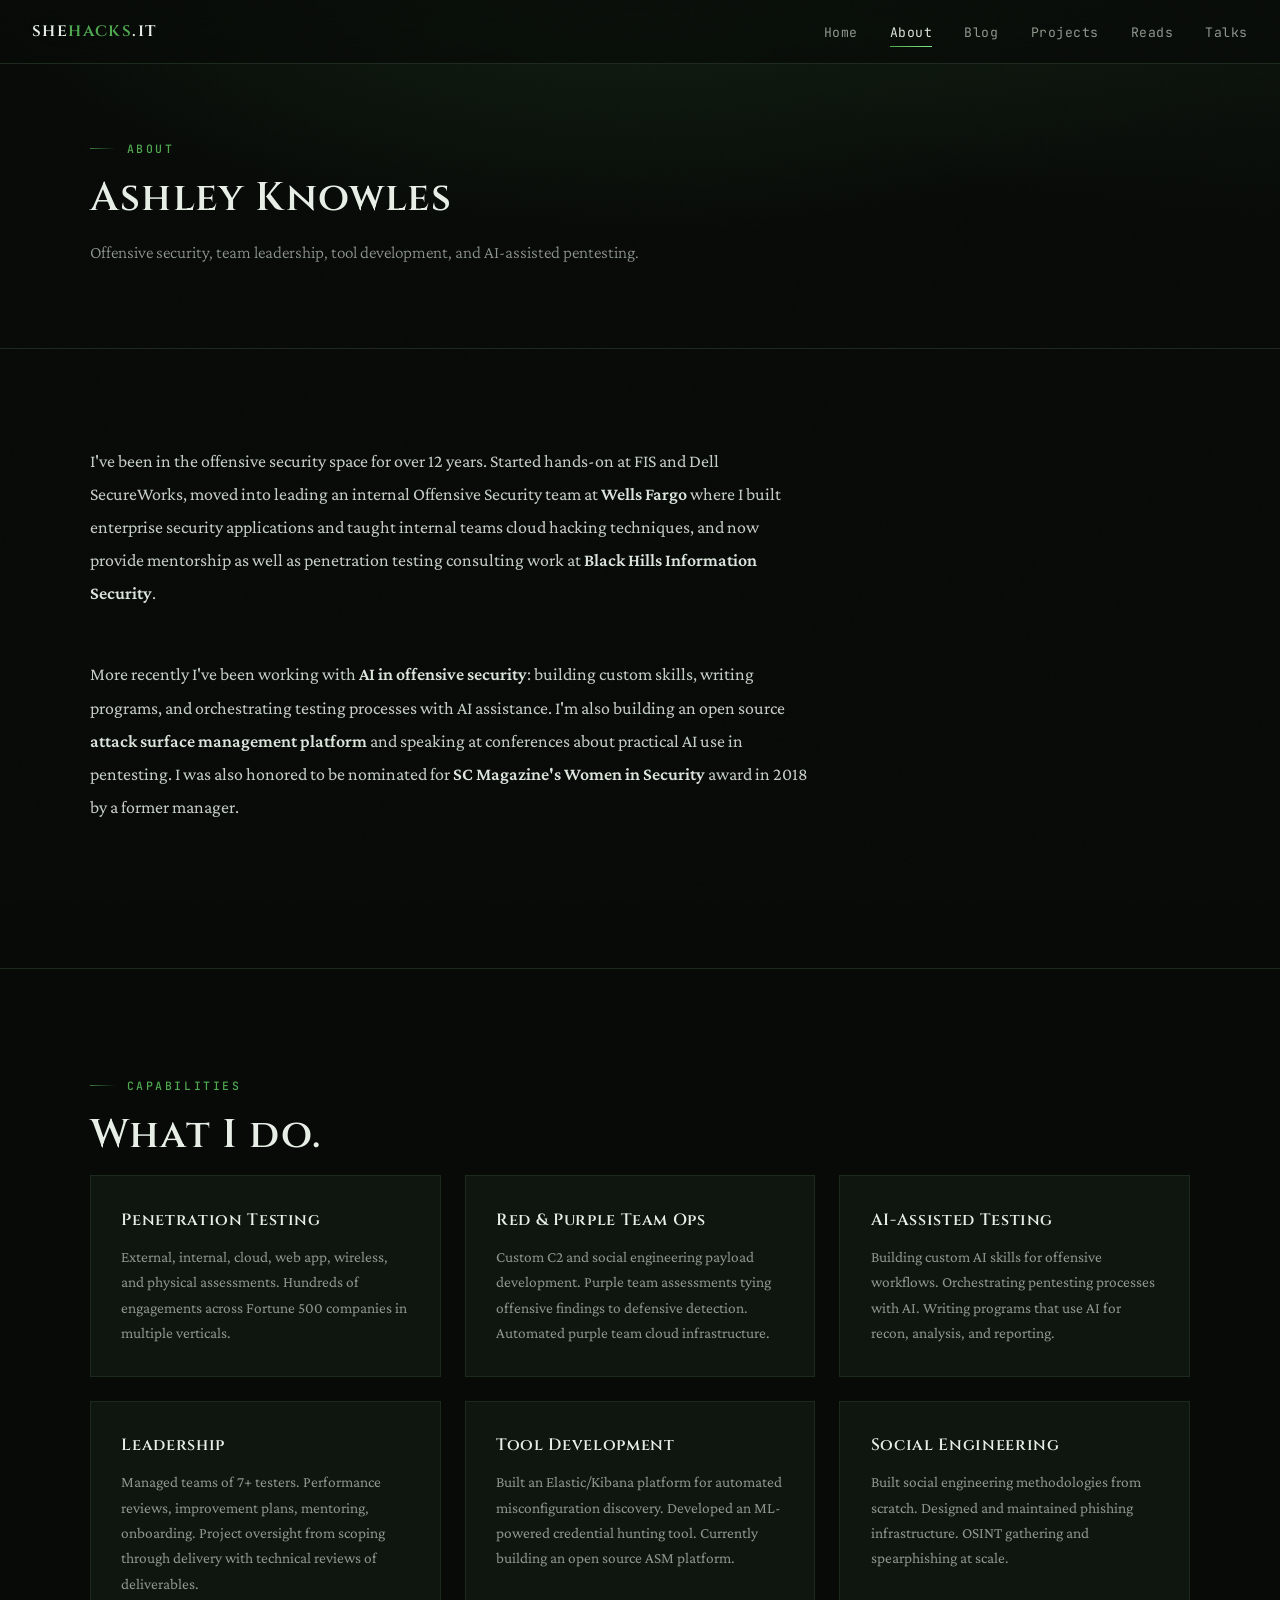
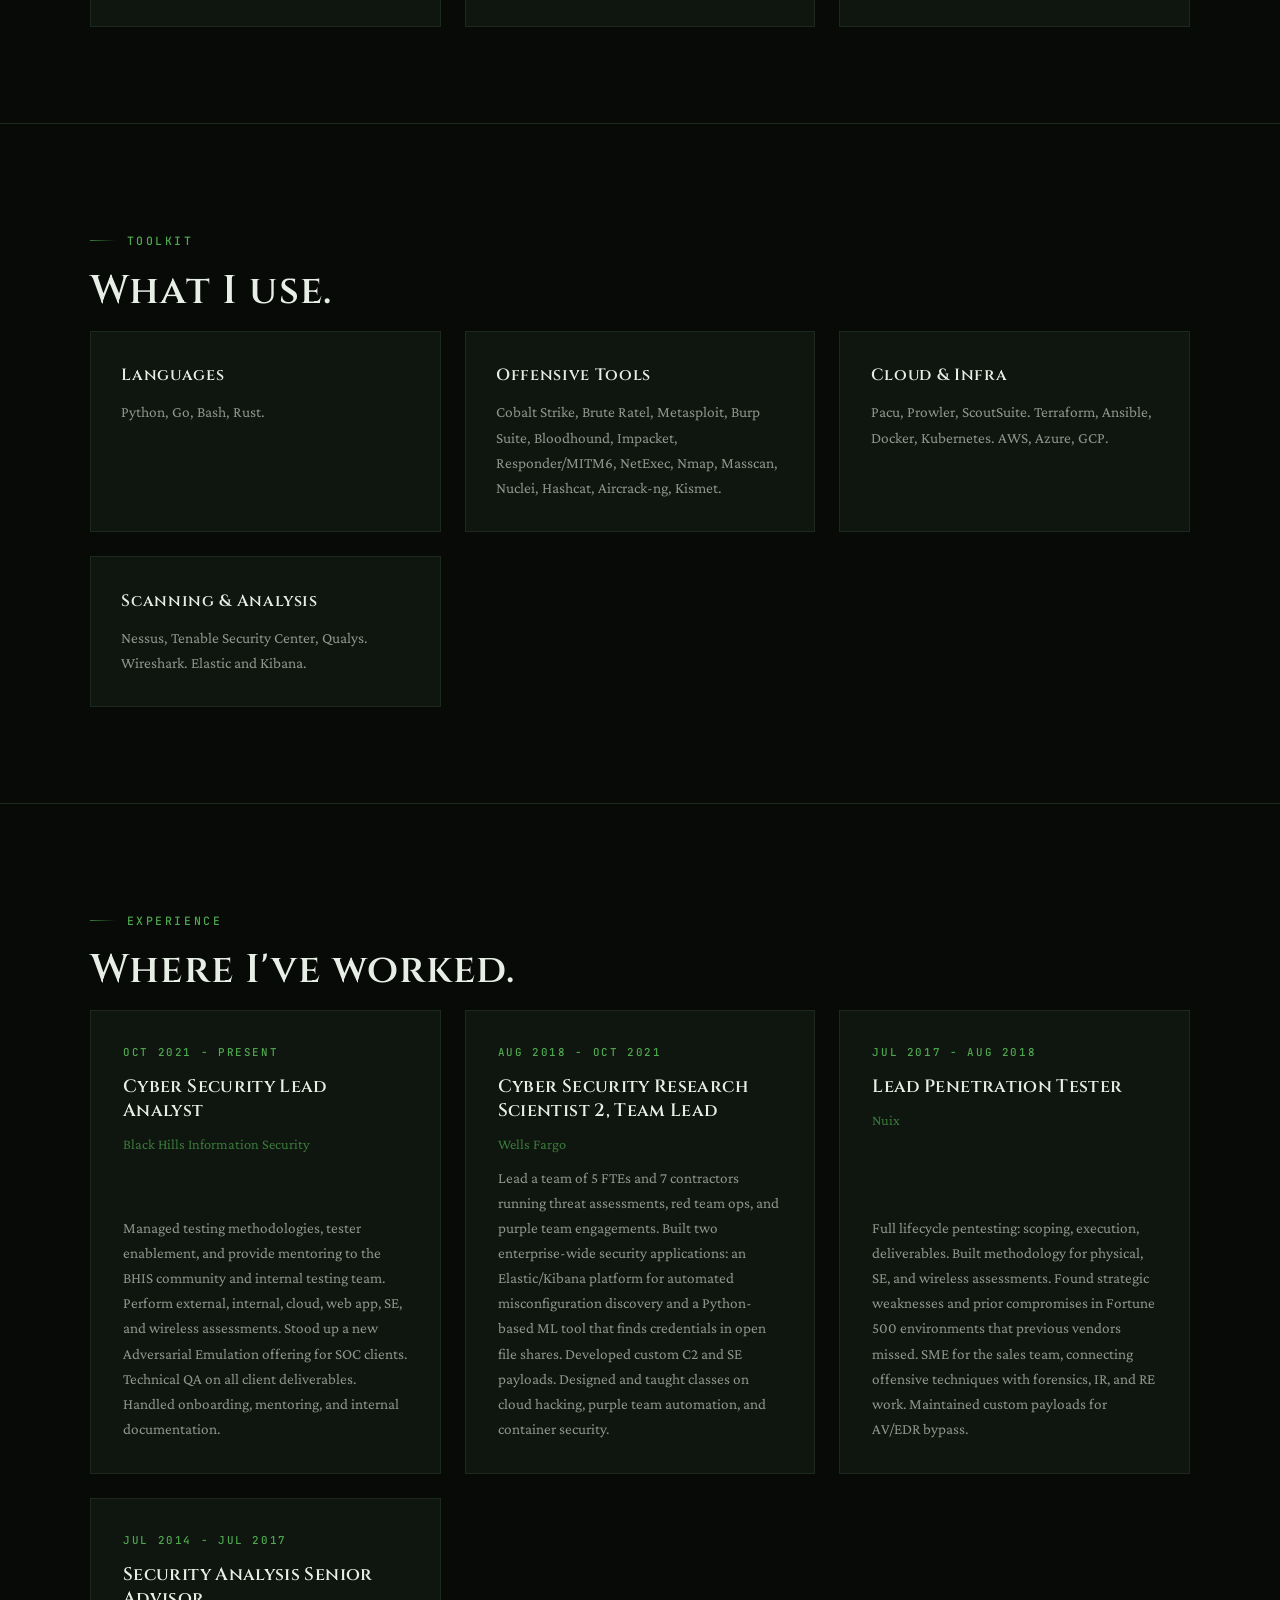
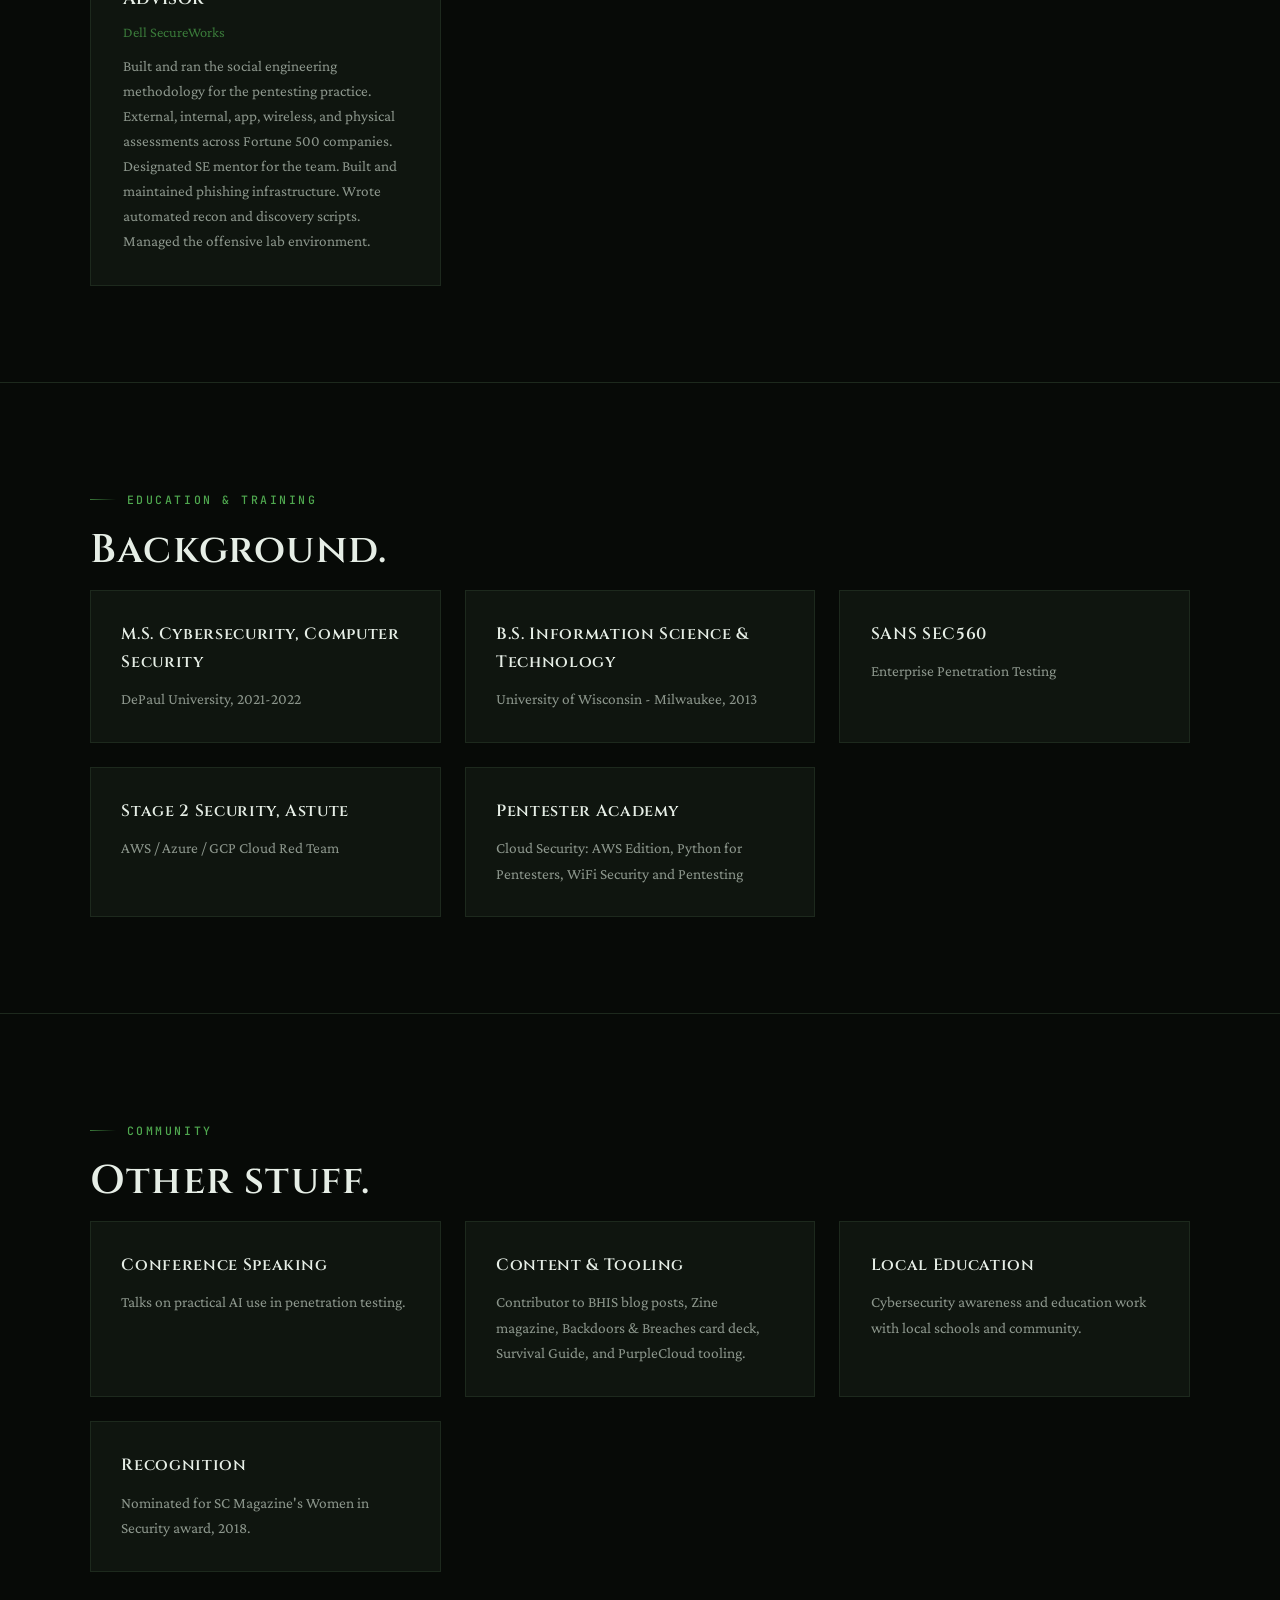
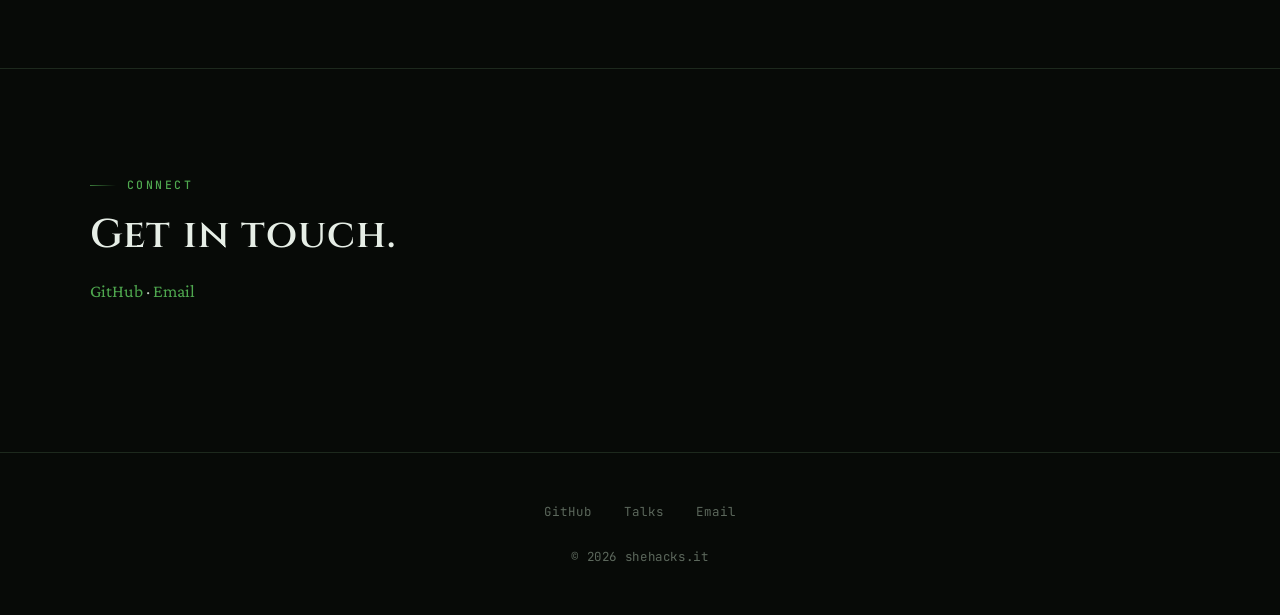
==== commit b279508a: "deploy: hasr00t/shehacks@aff0da4783a0594ce2ffb6a0a3d3394b1ef8c5bd" ====
--- a/about/index.html
+++ b/about/index.html
@@ -52,10 +52,10 @@
 <section class="section">
   <div class="section-inner">
     <p class="about-narrative">
-      I've been doing offensive security work for over 12 years. Started hands-on at Dell SecureWorks and Nuix, moved into managing a 30-person consulting team at <strong>Black Hills Information Security</strong>, and now lead a red team unit at <strong>Wells Fargo</strong> where I've built enterprise security applications and taught internal teams cloud hacking techniques.
+      I've been in the offensive security space for over 12 years. Started hands-on at FIS and Dell SecureWorks, moved into leading an internal Offensive Security team at <strong>Wells Fargo</strong> where I built enterprise security applications and taught internal teams cloud hacking techniques, and now provide mentorship as well as penetration testing consulting work at <strong>Black Hills Information Security</strong>.
     </p>
     <p class="about-narrative">
-      More recently I've been working with <strong>AI in offensive security</strong>: building custom skills, writing programs, and orchestrating testing processes with AI assistance. I'm also building an open source <strong>attack surface management platform</strong> and speaking at conferences about practical AI use in pentesting. Nominated for <strong>SC Magazine's Women in Security</strong> award in 2018.
+      More recently I've been working with <strong>AI in offensive security</strong>: building custom skills, writing programs, and orchestrating testing processes with AI assistance. I'm also building an open source <strong>attack surface management platform</strong> and speaking at conferences about practical AI use in pentesting. I was also honored to be nominated for <strong>SC Magazine's Women in Security</strong> award in 2018 by a former manager.
     </p>
   </div>
 </section>
@@ -81,7 +81,7 @@
       </div>
       <div class="skill-card">
         <h3>Leadership</h3>
-        <p>Managed teams of 30+ consultants. Performance reviews, improvement plans, mentoring, onboarding. Project oversight from scoping through delivery.</p>
+        <p>Managed teams of 7+ testers. Performance reviews, improvement plans, mentoring, onboarding. Project oversight from scoping through delivery with technical reviews of deliverables.</p>
       </div>
       <div class="skill-card">
         <h3>Tool Development</h3>
@@ -104,7 +104,7 @@
     <div class="skills-grid">
       <div class="skill-card">
         <h3>Languages</h3>
-        <p>Python, Go, Bash, PHP, SQL, HTML.</p>
+        <p>Python, Go, Bash, Rust.</p>
       </div>
       <div class="skill-card">
         <h3>Offensive Tools</h3>
@@ -127,20 +127,20 @@
   <div class="section-inner">
     <div class="section-label">Experience</div>
     <h2 class="section-title">Where I've worked.</h2>
-
+    
     <div class="card-grid">
       <div class="card">
         <div class="card-tag">Oct 2021 - Present</div>
+        <h3>Cyber Security Lead Analyst</h3>
+        <p style="color: var(--green-accent); margin-bottom: 0.5rem; font-size: 0.9rem;">Black Hills Information Security</p>
+        <p>Managed testing methodologies, tester enablement, and provide mentoring to the BHIS community and internal testing team. Perform external, internal, cloud, web app, SE, and wireless assessments. Stood up a new Adversarial Emulation offering for SOC clients. Technical QA on all client deliverables. Handled onboarding, mentoring, and internal documentation.</p>
+      </div>
+    
+      <div class="card">
+        <div class="card-tag">Aug 2018 - Oct 2021</div>
         <h3>Cyber Security Research Scientist 2, Team Lead</h3>
         <p style="color: var(--green-accent); margin-bottom: 0.5rem; font-size: 0.9rem;">Wells Fargo</p>
         <p>Lead a team of 5 FTEs and 7 contractors running threat assessments, red team ops, and purple team engagements. Built two enterprise-wide security applications: an Elastic/Kibana platform for automated misconfiguration discovery and a Python-based ML tool that finds credentials in open file shares. Developed custom C2 and SE payloads. Designed and taught classes on cloud hacking, purple team automation, and container security.</p>
-      </div>
-
-      <div class="card">
-        <div class="card-tag">Aug 2018 - Oct 2021</div>
-        <h3>Cyber Security Manager / Lead Analyst</h3>
-        <p style="color: var(--green-accent); margin-bottom: 0.5rem; font-size: 0.9rem;">Black Hills Information Security</p>
-        <p>Managed testing methodologies, tester enablement, and a 30-person consulting team. Ran external, internal, cloud, web app, SE, and wireless assessments. Stood up a new Attack Surface Management service and Purple Team offering for SOC clients. Technical QA on all client deliverables. Handled performance reviews, onboarding, mentoring, and internal documentation.</p>
       </div>
 
       <div class="card">
@@ -208,7 +208,7 @@
       </div>
       <div class="skill-card">
         <h3>Local Education</h3>
-        <p>Cybersecurity awareness and education work with local schools and police departments.</p>
+        <p>Cybersecurity awareness and education work with local schools and community.</p>
       </div>
       <div class="skill-card">
         <h3>Recognition</h3>
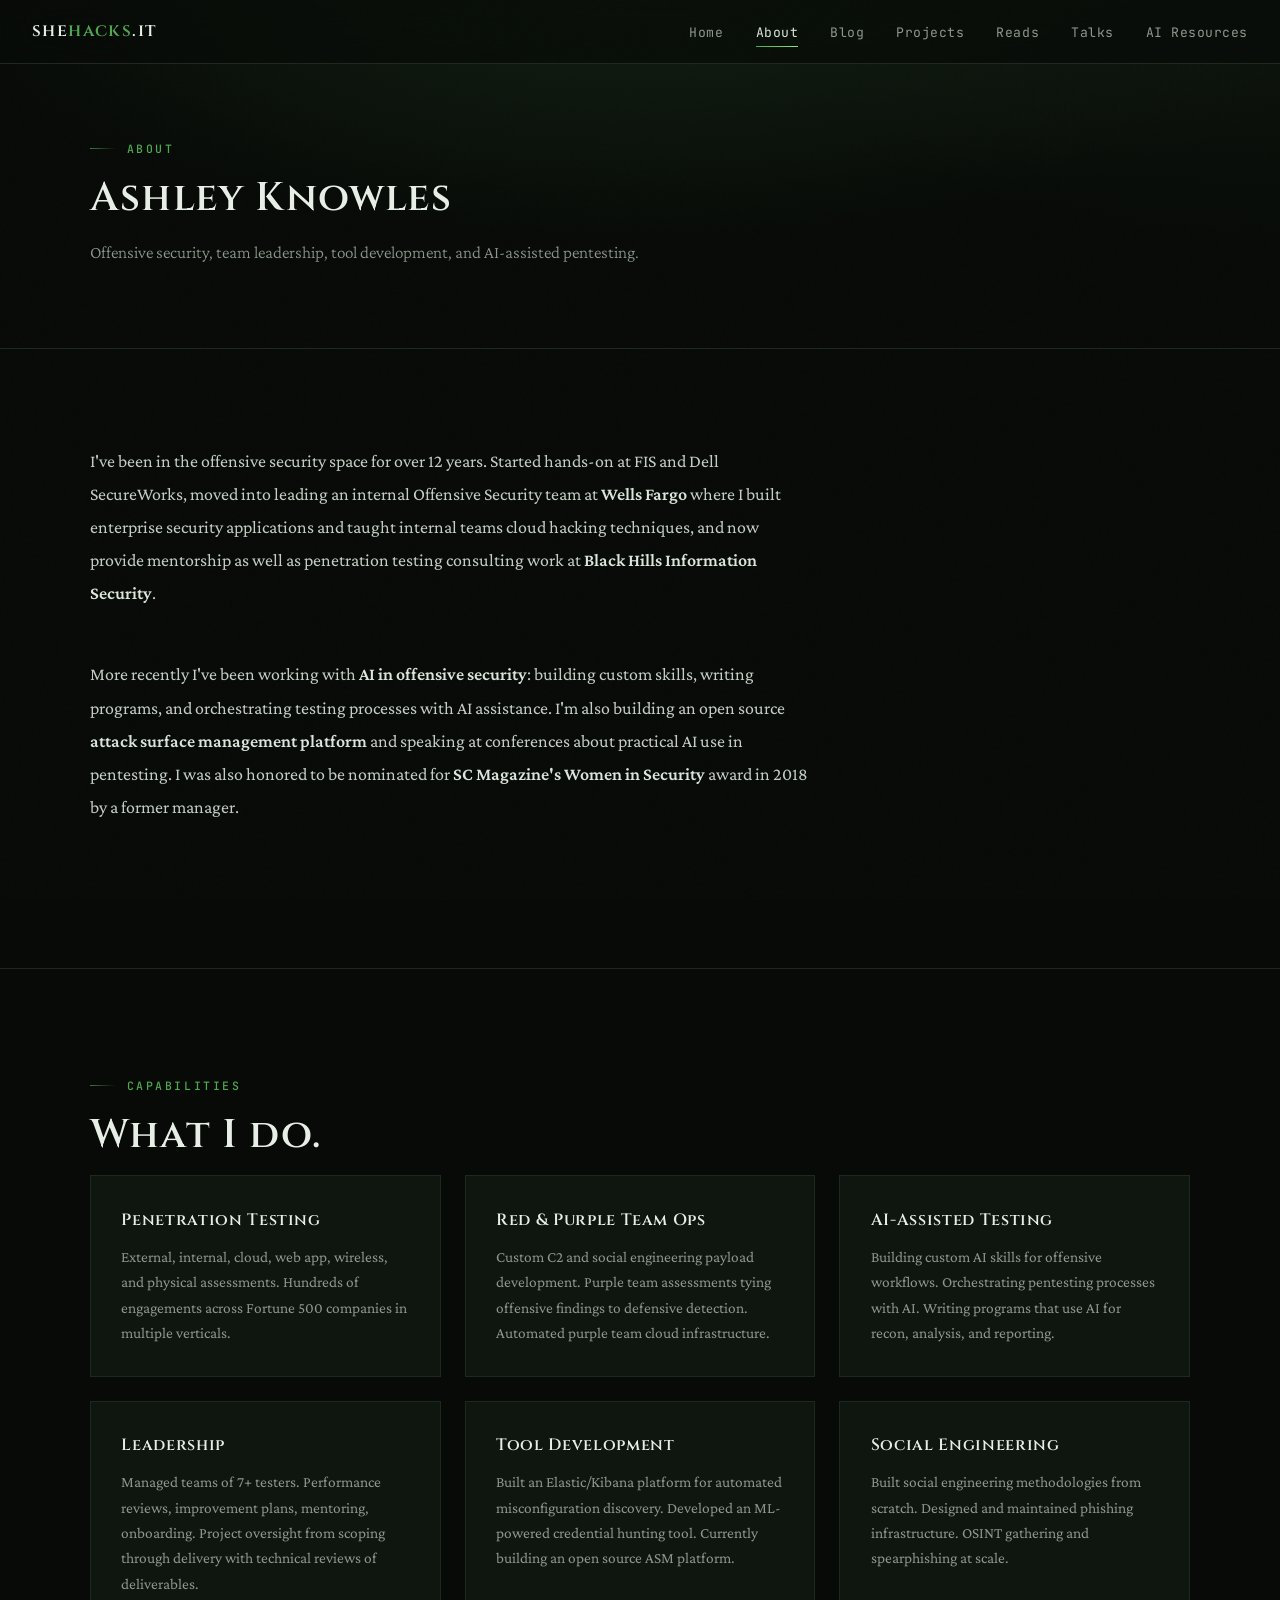
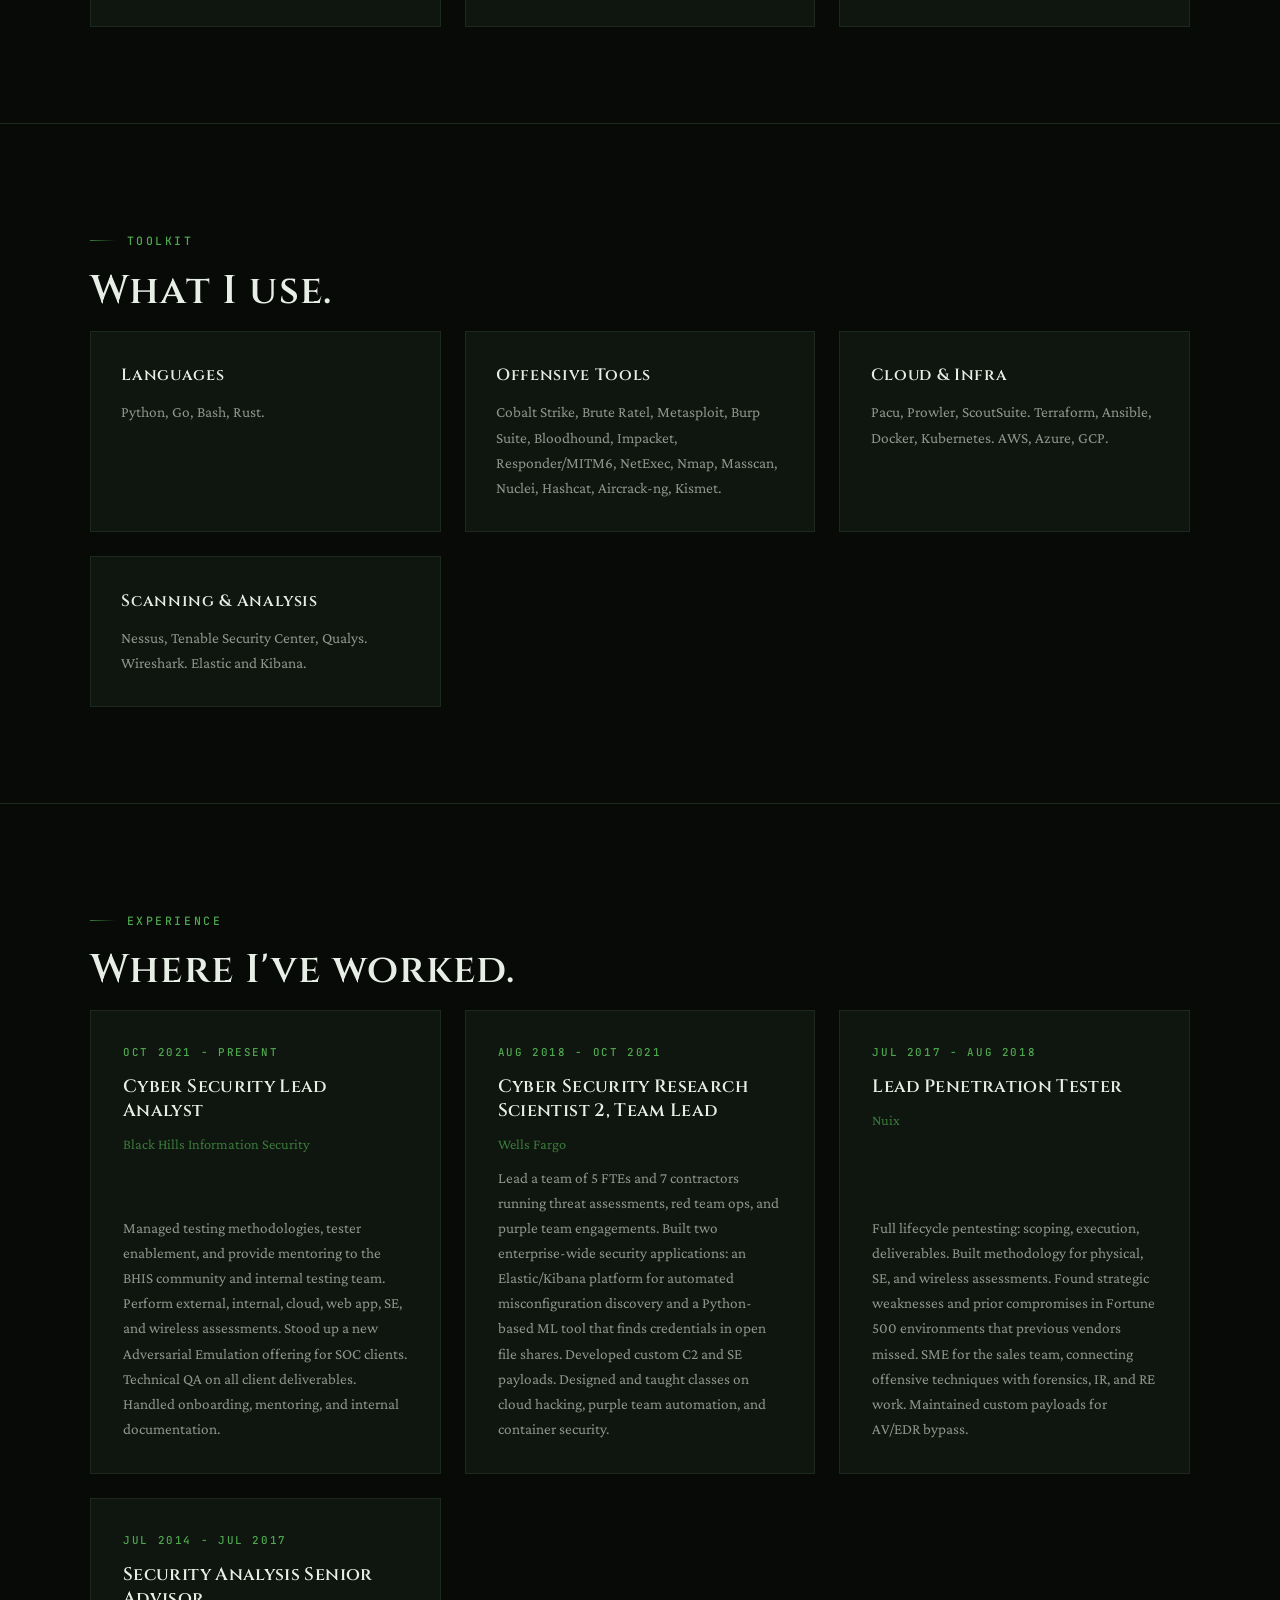
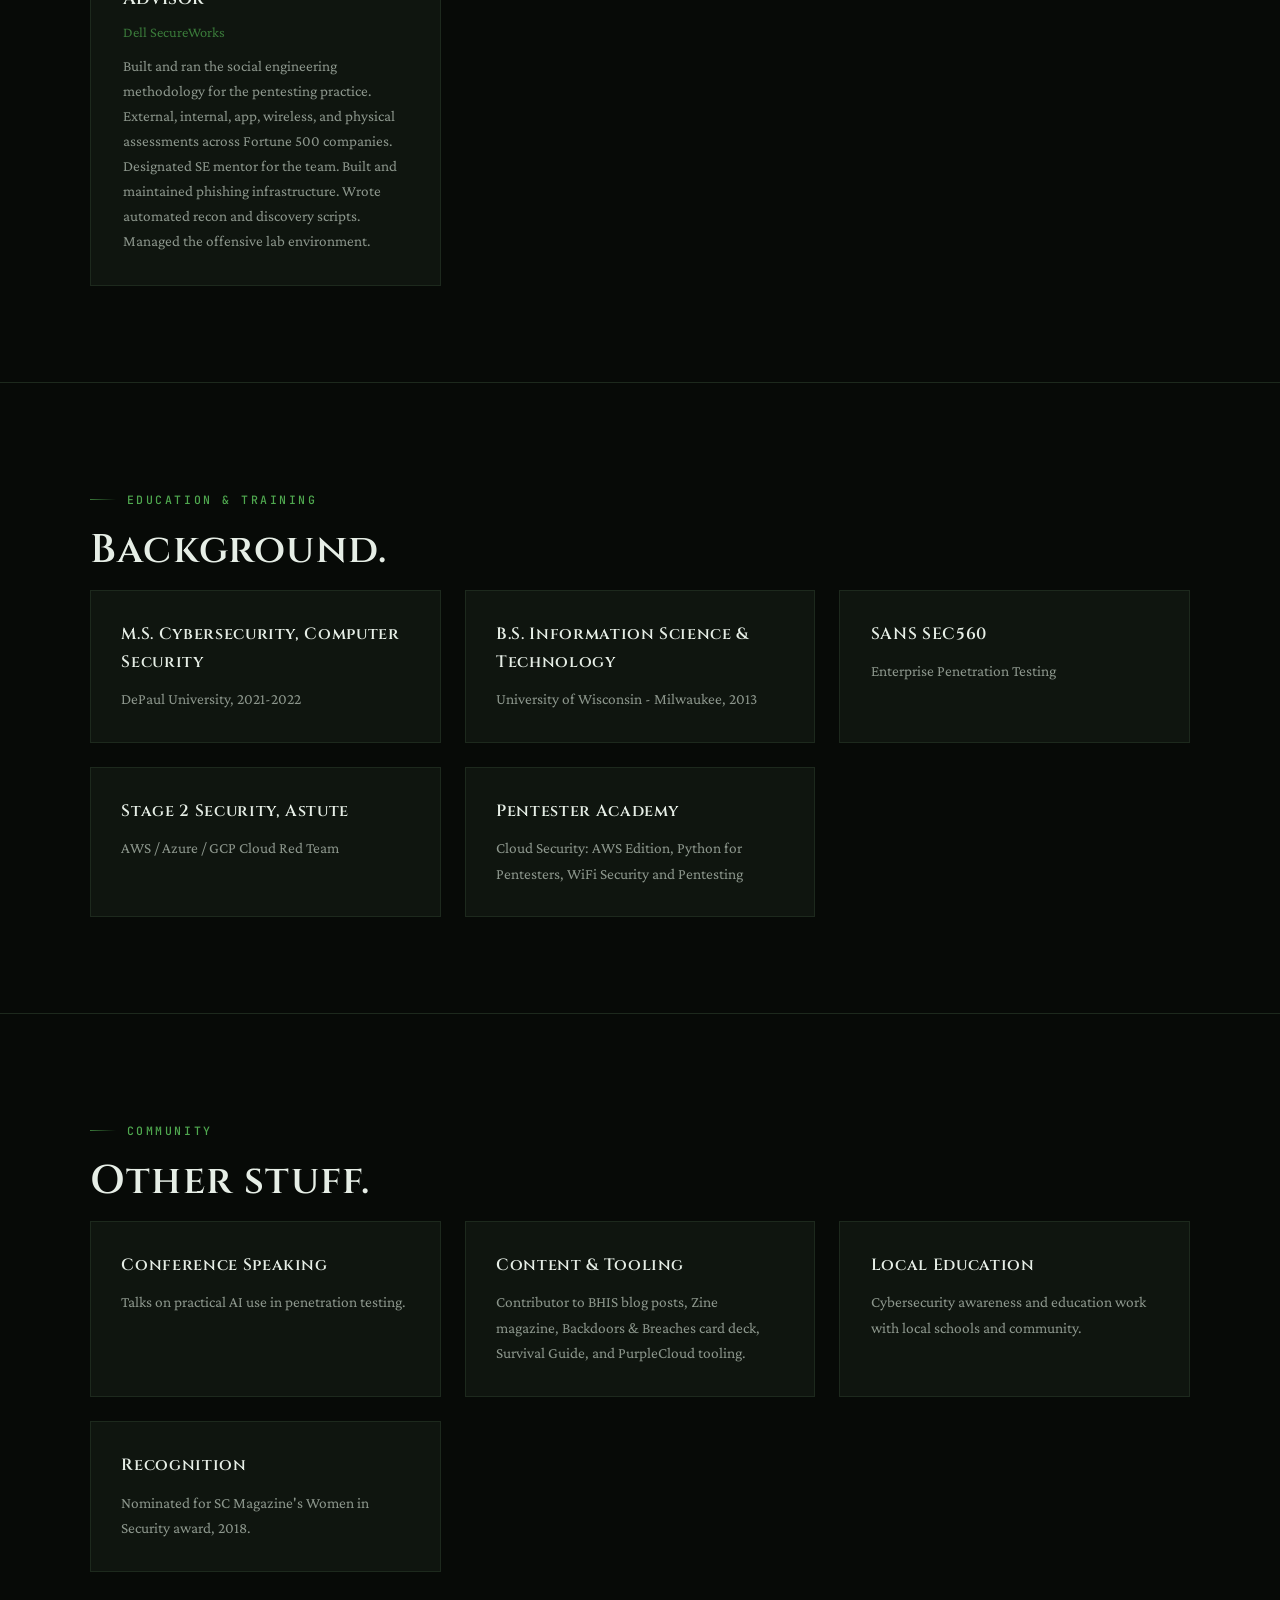
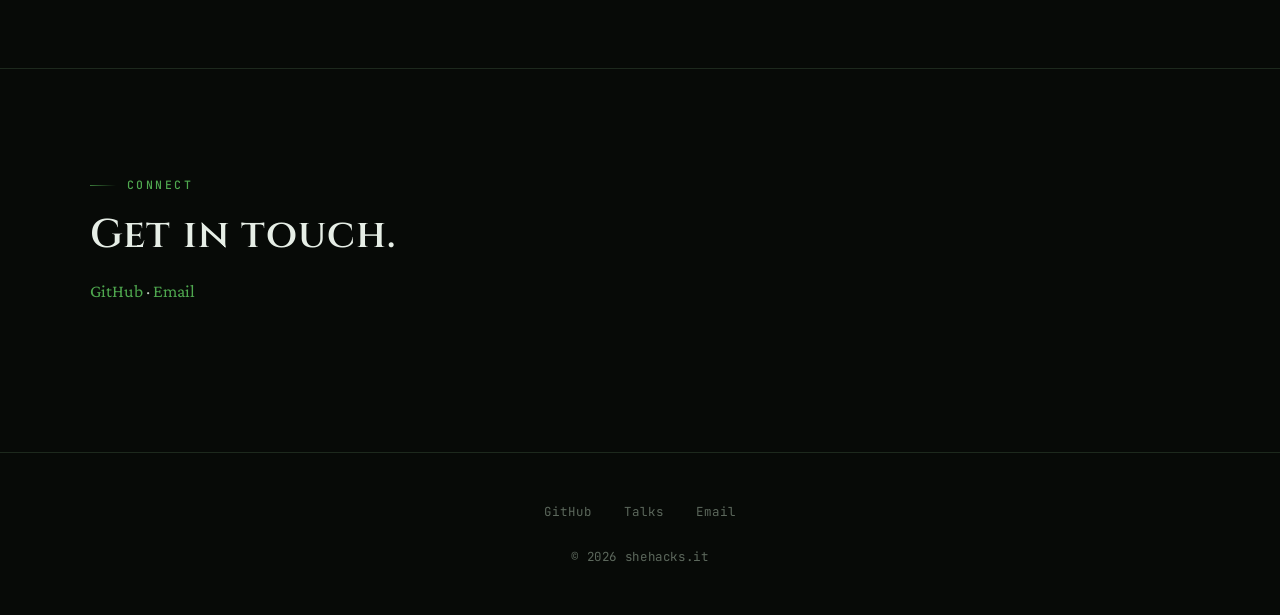
==== commit 581a8fa4: "deploy: hasr00t/shehacks@e54c99be7a5d68e6145cc3340c62480c978f4d5f" ====
--- a/about/index.html
+++ b/about/index.html
@@ -38,6 +38,7 @@
     <li><a href="/projects/" >Projects</a></li>
     <li><a href="/reads/" >Reads</a></li>
     <li><a href="/talks/" >Talks</a></li>
+    <li><a href="/ai-resources/" >AI Resources</a></li>
   </ul>
 </nav>
 
